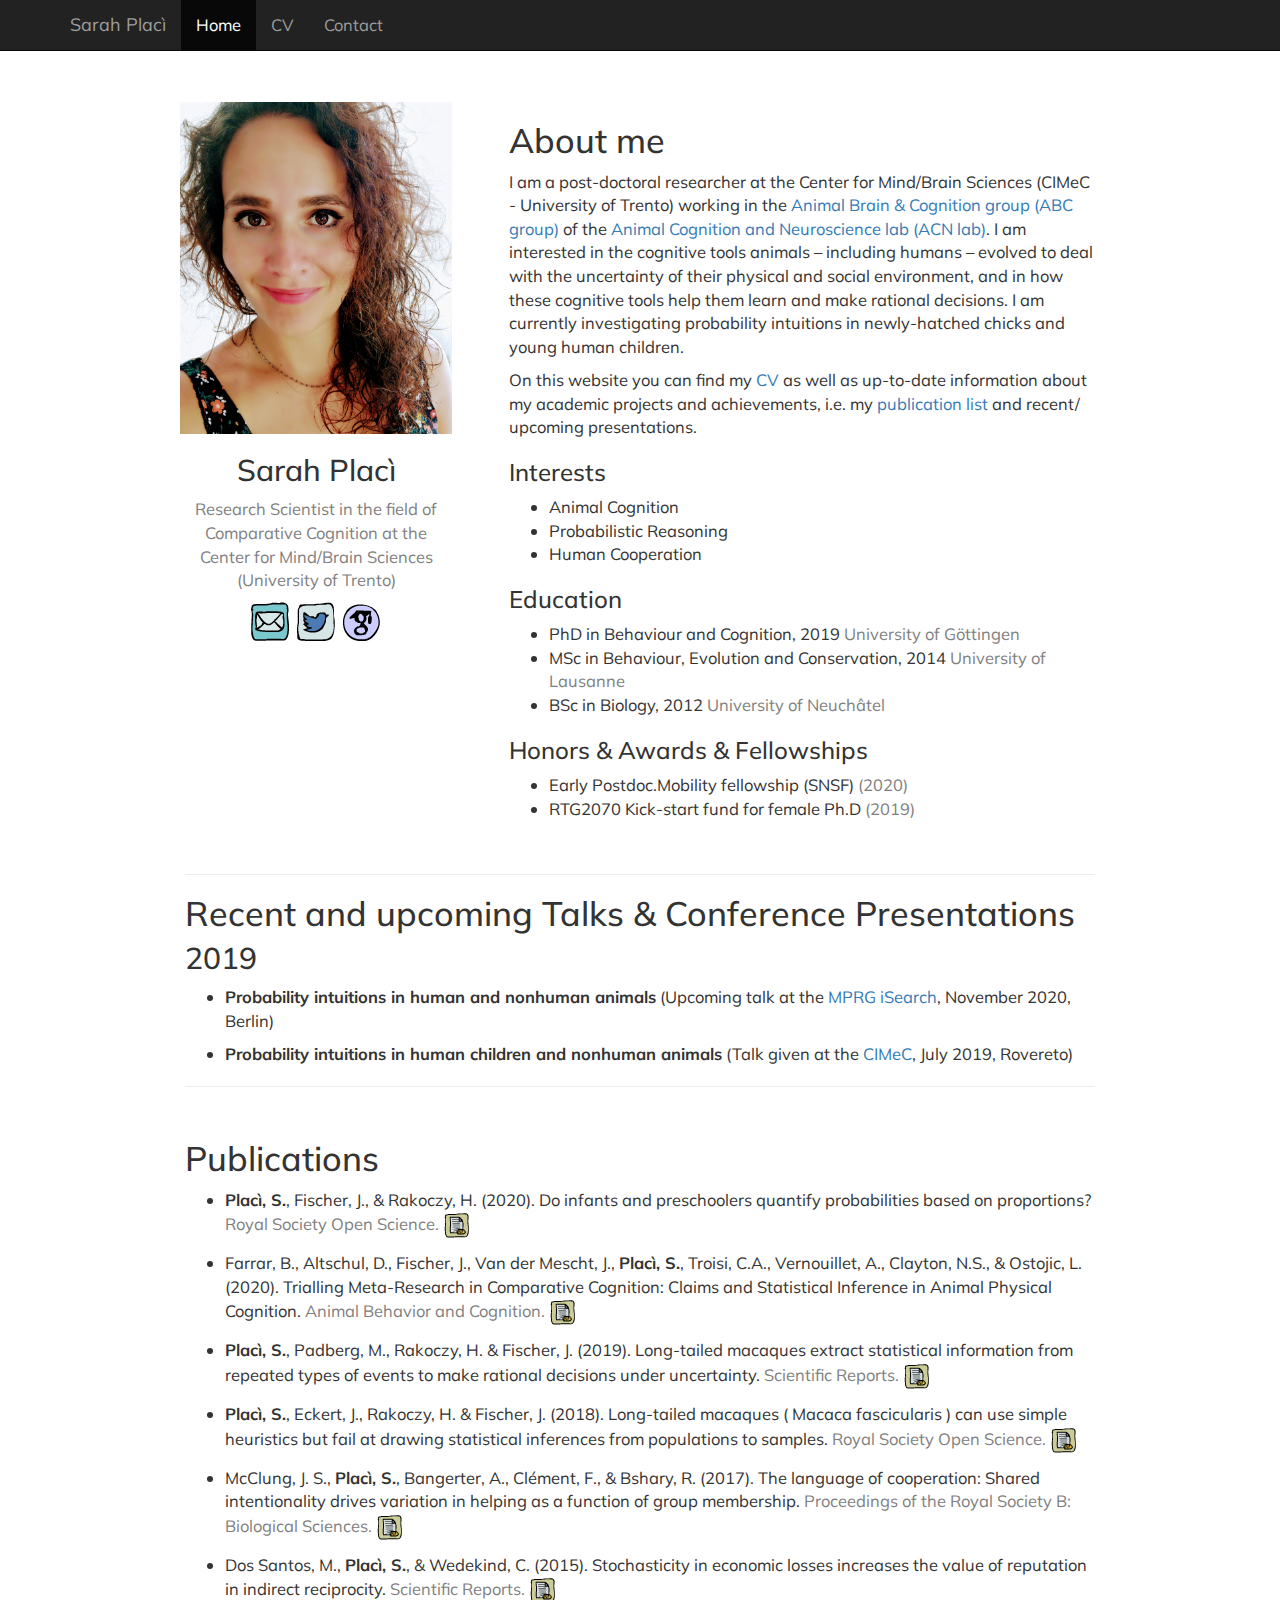
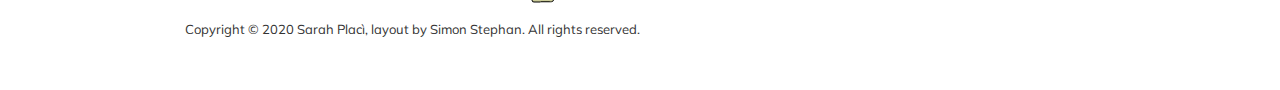
==== index.html @ ba42ada0 "index update" ====
<!DOCTYPE html>

<html xmlns="http://www.w3.org/1999/xhtml">

<head>

<meta charset="utf-8" />
<meta http-equiv="Content-Type" content="text/html; charset=utf-8" />
<meta name="generator" content="pandoc" />




<title>Sarah Placì</title>

<script src="site_libs/jquery-1.11.3/jquery.min.js"></script>
<meta name="viewport" content="width=device-width, initial-scale=1" />
<link href="site_libs/bootstrap-3.3.5/css/bootstrap.min.css" rel="stylesheet" />
<script src="site_libs/bootstrap-3.3.5/js/bootstrap.min.js"></script>
<script src="site_libs/bootstrap-3.3.5/shim/html5shiv.min.js"></script>
<script src="site_libs/bootstrap-3.3.5/shim/respond.min.js"></script>
<script src="site_libs/navigation-1.1/tabsets.js"></script>
<link href="site_libs/highlightjs-9.12.0/textmate.css" rel="stylesheet" />
<script src="site_libs/highlightjs-9.12.0/highlight.js"></script>
<link rel="icon" type="image/png" href="favicon.ico"/>

<style type="text/css">code{white-space: pre;}</style>
<style type="text/css">
  pre:not([class]) {
    background-color: white;
  }
</style>
<script type="text/javascript">
if (window.hljs) {
  hljs.configure({languages: []});
  hljs.initHighlightingOnLoad();
  if (document.readyState && document.readyState === "complete") {
    window.setTimeout(function() { hljs.initHighlighting(); }, 0);
  }
}
</script>



<style type="text/css">
h1 {
  font-size: 34px;
}
h1.title {
  font-size: 38px;
}
h2 {
  font-size: 30px;
}
h3 {
  font-size: 24px;
}
h4 {
  font-size: 18px;
}
h5 {
  font-size: 16px;
}
h6 {
  font-size: 12px;
}
.table th:not([align]) {
  text-align: left;
}
</style>

<link rel="stylesheet" href="styles.css" type="text/css" />

</head>

<body>

<style type = "text/css">
.main-container {
  max-width: 940px;
  margin-left: auto;
  margin-right: auto;
}
code {
  color: inherit;
  background-color: rgba(0, 0, 0, 0.04);
}
img {
  max-width:100%;
  height: auto;
}
.tabbed-pane {
  padding-top: 12px;
}
button.code-folding-btn:focus {
  outline: none;
}
</style>


<style type="text/css">
/* padding for bootstrap navbar */
body {
  padding-top: 51px;
  padding-bottom: 40px;
}
/* offset scroll position for anchor links (for fixed navbar)  */
.section h1 {
  padding-top: 56px;
  margin-top: -56px;
}

.section h2 {
  padding-top: 56px;
  margin-top: -56px;
}
.section h3 {
  padding-top: 56px;
  margin-top: -56px;
}
.section h4 {
  padding-top: 56px;
  margin-top: -56px;
}
.section h5 {
  padding-top: 56px;
  margin-top: -56px;
}
.section h6 {
  padding-top: 56px;
  margin-top: -56px;
}
</style>

<script>
// manage active state of menu based on current page
$(document).ready(function () {
  // active menu anchor
  href = window.location.pathname
  href = href.substr(href.lastIndexOf('/') + 1)
  if (href === "")
    href = "index.html";
  var menuAnchor = $('a[href="' + href + '"]');

  // mark it active
  menuAnchor.parent().addClass('active');

  // if it's got a parent navbar menu mark it active as well
  menuAnchor.closest('li.dropdown').addClass('active');
});
</script>


<div class="container-fluid main-container">

<!-- tabsets -->
<script>
$(document).ready(function () {
  window.buildTabsets("TOC");
});
</script>

<!-- code folding -->






<div class="navbar navbar-inverse  navbar-fixed-top" role="navigation">
  <div class="container">
    <div class="navbar-header">
      <button type="button" class="navbar-toggle collapsed" data-toggle="collapse" data-target="#navbar">
        <span class="icon-bar"></span>
        <span class="icon-bar"></span>
        <span class="icon-bar"></span>
      </button>
      <a class="navbar-brand" href="index.html">Sarah Plac&igrave;</a>
    </div>
    <div id="navbar" class="navbar-collapse collapse">
      <ul class="nav navbar-nav">
        <li>
  <a href="index.html">Home</a>
</li>
<li>
  <a href="cv/PLACI_CV.pdf">CV</a>
</li>
<li>
  <a href="contact.html">Contact</a>
</li>
      </ul>
      <ul class="nav navbar-nav navbar-right">
        
      </ul>
    </div><!--/.nav-collapse -->
  </div><!--/.container -->
</div><!--/.navbar -->

<div class="fluid-row" id="header">



<h1 class="title toc-ignore">Sarah Placì</h1>

</div>


<div class="row">
<div class="column-left">
<center>
<img src="images/home/avatar.jpg" /><br />

<h2>
Sarah Placì
</h2>
<p style="color:grey;">
Research Scientist in the field of Comparative Cognition at the Center for Mind/Brain Sciences (University of Trento)
</p>
<a href="mailto:sarah.placi@unitn.it"><img src="images/home/mail_icon.PNG"></a> <!--[<img src="images/home/github_icon.PNG">](https://github.com/SimonStephan31)--> <a href="https://twitter.com/PlaciSarah"><img src="images/home/twitter_icon.PNG"></a> <a href="https://scholar.google.com/citations?view_op=list_works&amp;hl=en&amp;user=7uPERrwAAAAJ&amp;gmla=AJsN-F4eU6JMQc9QcNVsUslklGfq0I2sHyV7I9L6KH1jJ6aJ1chwCfuxRQ4GmepxQVZGpEh0M7nXYOmfqzBIfWjm_iCmcyAkJ39wH8dZxSW5gGNB48l9tWA"><img src="images/home/scholar_icon.PNG"></a>
</center>
</div>
<div class="column-right">
<h1 id="about-me">About me</h1>
<p>I am a post-doctoral researcher at the Center for Mind/Brain Sciences (CIMeC - University of Trento) working in the <a href="https://r.unitn.it/en/cimec/abc/abc-team-members">Animal Brain &amp; Cognition group (ABC group)</a> of the <a href="https://www.cimec.unitn.it/en/44/animal-cognition-and-neuroscience-laboratory-acn-lab">Animal Cognition and Neuroscience lab (ACN lab)</a>. I am interested in the cognitive tools animals – including humans – evolved to deal with the uncertainty of their physical and social environment, and in how these cognitive tools help them learn and make rational decisions. I am currently investigating probability intuitions in newly-hatched chicks and young human children.</p>
<p>On this website you can find my <a href="cv/PLACI_CV.pdf">CV</a> as well as up-to-date information about my academic projects and achievements, i.e. my <a href="#publications">publication list</a> and recent/ upcoming presentations.</p>
<h3 id="interests">Interests</h3>
<ul>
<li>Animal Cognition</li>
<li>Probabilistic Reasoning</li>
<li>Human Cooperation</li>
</ul>
<h3 id="education">Education</h3>
<ul>
<li>PhD in Behaviour and Cognition, 2019 <font style="color:grey;">University of Göttingen</font></li>
<li>MSc in Behaviour, Evolution and Conservation, 2014 <font style="color:grey;">University of Lausanne</font></li>
<li>BSc in Biology, 2012 <font style="color:grey;">University of Neuchâtel</font></li>
</ul>
<h3 id="honors-awards-fellowships">Honors &amp; Awards &amp; Fellowships</h3>
<ul>
<li>Early Postdoc.Mobility fellowship (SNSF) <font style="color:grey;">(2020)</font></li>
<li>RTG2070 Kick-start fund for female Ph.D <font style="color:grey;">(2019)</font></li>
</ul>
</div>
</div>
<p><br></p>
<hr />
<div id="recent-and-upcoming-talks-conference-presentations" class="section level1">
<h1>Recent and upcoming Talks &amp; Conference Presentations</h1>
<div id="section" class="section level2">
<h2>2019</h2>
<ul>
<li><p><strong>Probability intuitions in human and nonhuman animals</strong> (Upcoming talk at the <a href="https://www.mpib-berlin.mpg.de/research/research-groups/mprg-isearch">MPRG iSearch</a>, November 2020, Berlin)</p></li>
<li><p><strong>Probability intuitions in human children and nonhuman animals</strong> (Talk given at the <a href="https://www.cimec.unitn.it/">CIMeC</a>, July 2019, Rovereto)</p></li>
</ul>
<hr />
<p><br></p>
</div>
</div>
<div id="publications" class="section level1">
<h1>Publications<a name="publications"></a></h1>
<ul>
<li><p><strong>Placì, S.</strong>, Fischer, J., &amp; Rakoczy, H. (2020). Do infants and preschoolers quantify probabilities based on proportions? <font style="color:grey;">Royal Society Open Science.</font> <a href="https://royalsocietypublishing.org/doi/pdf/10.1098/rsos.191751"><img src="images/home/Lit_pdf_icon.PNG"></a></p></li>
<li><p>Farrar, B., Altschul, D., Fischer, J., Van der Mescht, J., <strong>Placì, S.</strong>, Troisi, C.A., Vernouillet, A., Clayton, N.S., &amp; Ostojic, L. (2020). Trialling Meta-Research in Comparative Cognition: Claims and Statistical Inference in Animal Physical Cognition. <font style="color:grey;">Animal Behavior and Cognition.</font> <a href="https://www.ncbi.nlm.nih.gov/pmc/articles/PMC7115978/pdf/EMS90678.pdf"><img src="images/home/Lit_pdf_icon.PNG"></a></p></li>
<li><p><strong>Placì, S.</strong>, Padberg, M., Rakoczy, H. &amp; Fischer, J. (2019). Long-tailed macaques extract statistical information from repeated types of events to make rational decisions under uncertainty. <font style="color:grey;">Scientific Reports.</font> <a href="https://www.researchgate.net/publication/335271929_Long-tailed_macaques_extract_statistical_information_from_repeated_types_of_events_to_make_rational_decisions_under_uncertainty"><img src="images/home/Lit_pdf_icon.PNG"></a></p></li>
<li><p><strong>Placì, S.</strong>, Eckert, J., Rakoczy, H. &amp; Fischer, J. (2018). Long-tailed macaques ( Macaca fascicularis ) can use simple heuristics but fail at drawing statistical inferences from populations to samples. <font style="color:grey;">Royal Society Open Science.</font> <a href="https://www.researchgate.net/publication/327596043_Long-tailed_macaques_Macaca_fascicularis_can_use_simple_heuristics_but_fail_at_drawing_statistical_inferences_from_populations_to_samples"><img src="images/home/Lit_pdf_icon.PNG"></a></p></li>
<li><p>McClung, J. S., <strong>Placì, S.</strong>, Bangerter, A., Clément, F., &amp; Bshary, R. (2017). The language of cooperation: Shared intentionality drives variation in helping as a function of group membership. <font style="color:grey;">Proceedings of the Royal Society B: Biological Sciences.</font> <a href="https://www.researchgate.net/publication/319942345_The_language_of_cooperation_Shared_intentionality_drives_variation_in_helping_as_a_function_of_group_membership"><img src="images/home/Lit_pdf_icon.PNG"></a></p></li>
<li><p>Dos Santos, M., <strong>Placì, S.</strong>, &amp; Wedekind, C. (2015). Stochasticity in economic losses increases the value of reputation in indirect reciprocity. <font style="color:grey;">Scientific Reports.</font> <a href="https://www.researchgate.net/publication/286897806_Stochasticity_in_economic_losses_increases_the_value_of_reputation_in_indirect_reciprocity"><img src="images/home/Lit_pdf_icon.PNG"></a></p></li>
</ul>
</div>

<p><font size="-1.5">Copyright &copy; 2020 Sarah Plac&igrave;, layout by Simon Stephan. All rights reserved.</font></p>



</div>

<script>

// add bootstrap table styles to pandoc tables
function bootstrapStylePandocTables() {
  $('tr.header').parent('thead').parent('table').addClass('table table-condensed');
}
$(document).ready(function () {
  bootstrapStylePandocTables();
});


</script>

<!-- dynamically load mathjax for compatibility with self-contained -->
<script>
  (function () {
    var script = document.createElement("script");
    script.type = "text/javascript";
    script.src  = "https://mathjax.rstudio.com/latest/MathJax.js?config=TeX-AMS-MML_HTMLorMML";
    document.getElementsByTagName("head")[0].appendChild(script);
  })();
</script>

</body>
</html>
---- site_libs/highlightjs-9.12.0/textmate.css ----
.hljs-literal {
  color: rgb(88, 72, 246);
}

.hljs-number {
  color: rgb(0, 0, 205);
}

.hljs-comment {
  color: rgb(76, 136, 107);
}

.hljs-keyword {
  color: rgb(0, 0, 255);
}

.hljs-string {
  color: rgb(3, 106, 7);
}
---- styles.css ----
@import url('https://fonts.googleapis.com/css?family=Muli:400,400i,700&display=swap');

blockquote {
  font-style: italic
}

/* -- Center page titles and remove white space -- */

.title {
  text-align: center;
  visibility: hidden;
  margin-top: -0.5em !important;
  margin-bottom: 0.75em;
}


/* -- Define the font type of the website's body -- */
body {
    font-family: 'Muli';
    font-size: 19px;
}



/* -- Modify the navbar -- */
.navbar {
    color: #00FF00;
}



/* -- Responsive font size -- */
body {
  font-size: calc(0.75em + 1vmin);
}



/* -- Define three column sections -- */
.newspaper {
  column-count: 3;
  column-gap: 100px;
}


/* -- Define columns -- */
.column-left{
  float: left;
  width: 30%;
  text-align: center;
  padding-left: 10px;
}

.column-right{
  float: right;
  width: 65%;
  text-align: left;
  padding-left: 10px;
  padding-right: 10px;
}


/* -- Clear floats after the columns -- */
.row:after {
  content: "";
  display: table;
  clear: both;
}
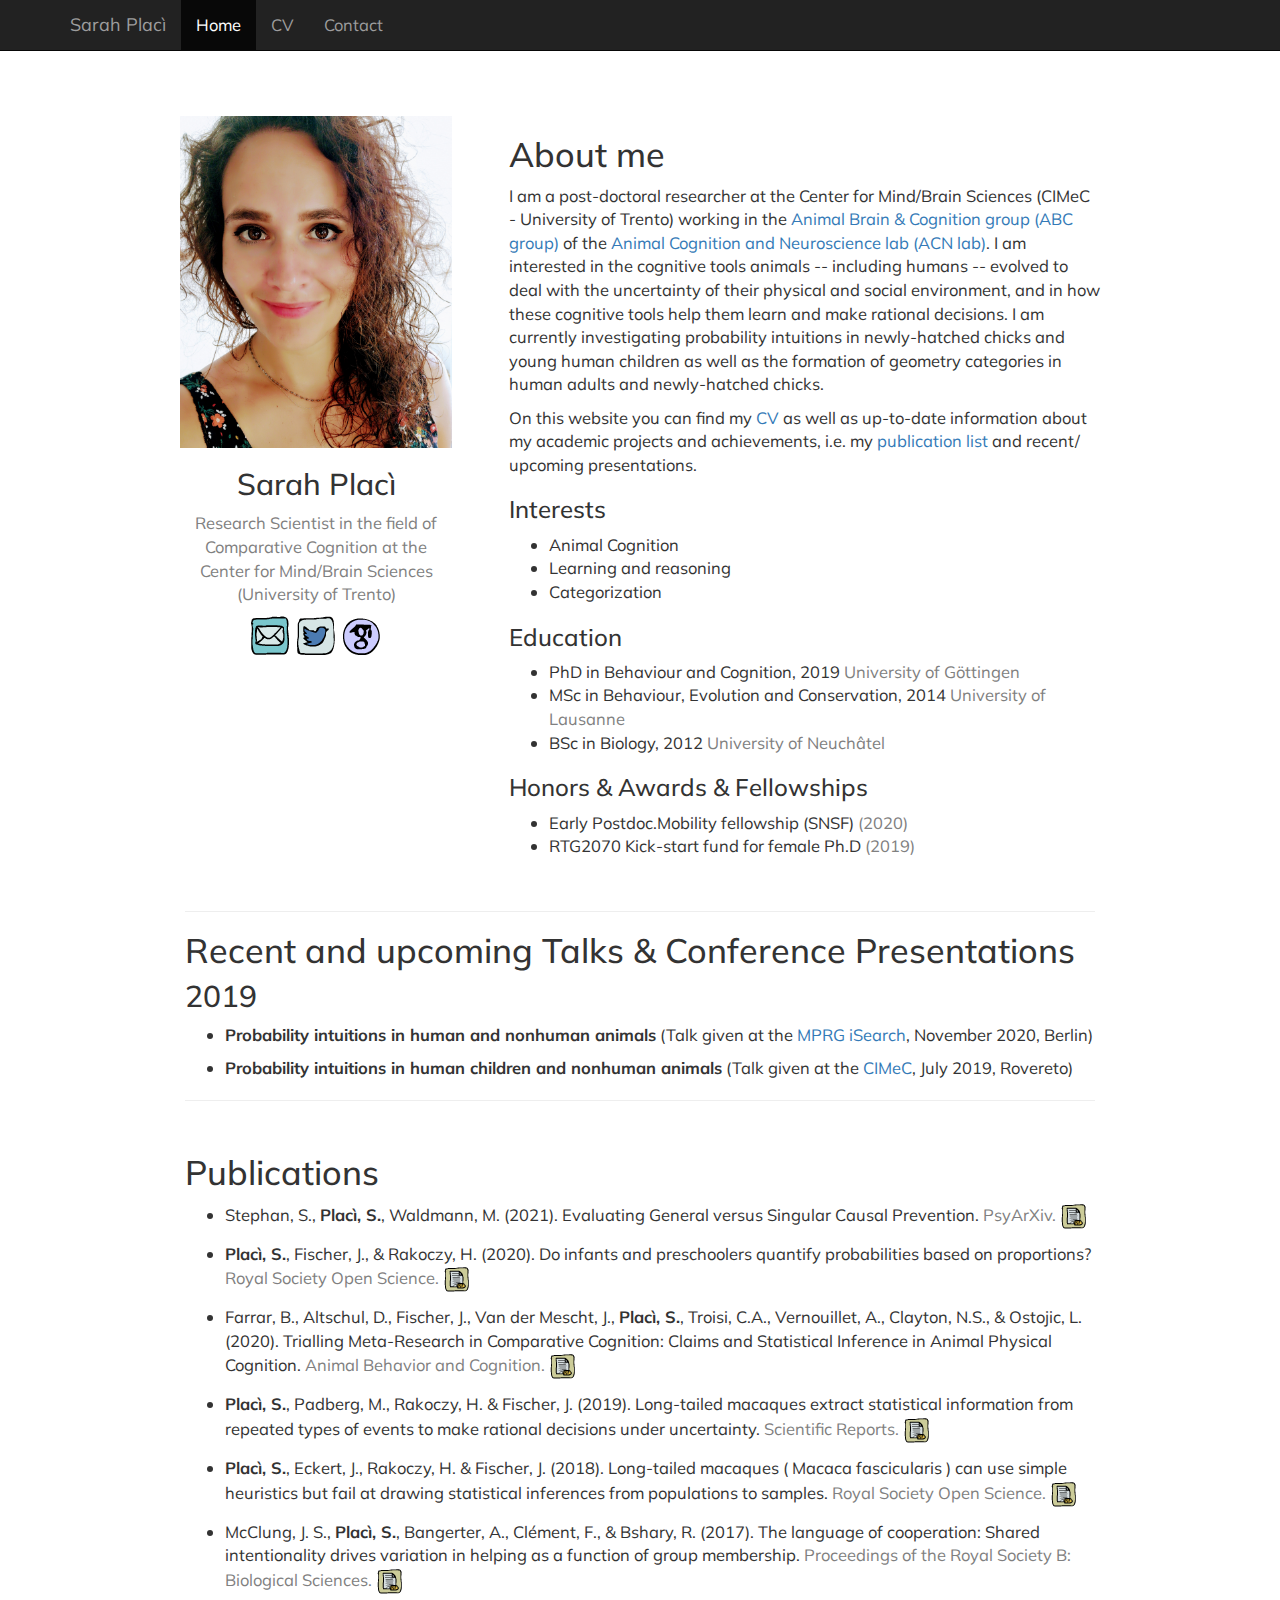
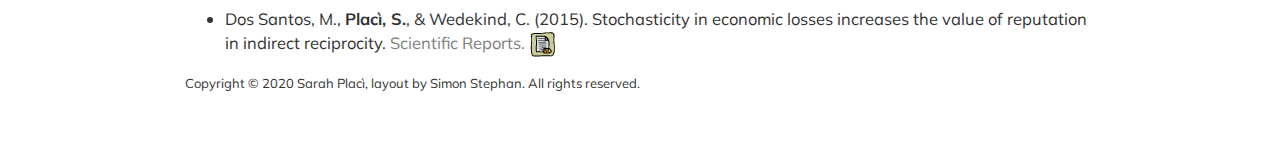
==== commit aec16b80: "Update" ====
--- a/index.html
+++ b/index.html
@@ -1,12 +1,12 @@
 <!DOCTYPE html>
 
-<html xmlns="http://www.w3.org/1999/xhtml">
+<html>
 
 <head>
 
 <meta charset="utf-8" />
-<meta http-equiv="Content-Type" content="text/html; charset=utf-8" />
 <meta name="generator" content="pandoc" />
+<meta http-equiv="X-UA-Compatible" content="IE=EDGE" />
 
 
 
@@ -19,17 +19,30 @@
 <script src="site_libs/bootstrap-3.3.5/js/bootstrap.min.js"></script>
 <script src="site_libs/bootstrap-3.3.5/shim/html5shiv.min.js"></script>
 <script src="site_libs/bootstrap-3.3.5/shim/respond.min.js"></script>
+<style>h1 {font-size: 34px;}
+       h1.title {font-size: 38px;}
+       h2 {font-size: 30px;}
+       h3 {font-size: 24px;}
+       h4 {font-size: 18px;}
+       h5 {font-size: 16px;}
+       h6 {font-size: 12px;}
+       code {color: inherit; background-color: rgba(0, 0, 0, 0.04);}
+       pre:not([class]) { background-color: white }</style>
 <script src="site_libs/navigation-1.1/tabsets.js"></script>
 <link href="site_libs/highlightjs-9.12.0/textmate.css" rel="stylesheet" />
 <script src="site_libs/highlightjs-9.12.0/highlight.js"></script>
 <link rel="icon" type="image/png" href="favicon.ico"/>
 
+<style type="text/css">
+  code{white-space: pre-wrap;}
+  span.smallcaps{font-variant: small-caps;}
+  span.underline{text-decoration: underline;}
+  div.column{display: inline-block; vertical-align: top; width: 50%;}
+  div.hanging-indent{margin-left: 1.5em; text-indent: -1.5em;}
+  ul.task-list{list-style: none;}
+    </style>
+
 <style type="text/css">code{white-space: pre;}</style>
-<style type="text/css">
-  pre:not([class]) {
-    background-color: white;
-  }
-</style>
 <script type="text/javascript">
 if (window.hljs) {
   hljs.configure({languages: []});
@@ -42,38 +55,11 @@
 
 
 
-<style type="text/css">
-h1 {
-  font-size: 34px;
-}
-h1.title {
-  font-size: 38px;
-}
-h2 {
-  font-size: 30px;
-}
-h3 {
-  font-size: 24px;
-}
-h4 {
-  font-size: 18px;
-}
-h5 {
-  font-size: 16px;
-}
-h6 {
-  font-size: 12px;
-}
-.table th:not([align]) {
-  text-align: left;
-}
-</style>
+
 
 <link rel="stylesheet" href="styles.css" type="text/css" />
 
-</head>
-
-<body>
+
 
 <style type = "text/css">
 .main-container {
@@ -81,58 +67,68 @@
   margin-left: auto;
   margin-right: auto;
 }
-code {
-  color: inherit;
-  background-color: rgba(0, 0, 0, 0.04);
-}
 img {
   max-width:100%;
-  height: auto;
 }
 .tabbed-pane {
   padding-top: 12px;
 }
+.html-widget {
+  margin-bottom: 20px;
+}
 button.code-folding-btn:focus {
   outline: none;
 }
+summary {
+  display: list-item;
+}
+pre code {
+  padding: 0;
+}
 </style>
 
 
 <style type="text/css">
-/* padding for bootstrap navbar */
-body {
-  padding-top: 51px;
-  padding-bottom: 40px;
-}
-/* offset scroll position for anchor links (for fixed navbar)  */
-.section h1 {
-  padding-top: 56px;
-  margin-top: -56px;
-}
-
-.section h2 {
-  padding-top: 56px;
-  margin-top: -56px;
-}
-.section h3 {
-  padding-top: 56px;
-  margin-top: -56px;
-}
-.section h4 {
-  padding-top: 56px;
-  margin-top: -56px;
-}
-.section h5 {
-  padding-top: 56px;
-  margin-top: -56px;
-}
-.section h6 {
-  padding-top: 56px;
-  margin-top: -56px;
+.dropdown-submenu {
+  position: relative;
+}
+.dropdown-submenu>.dropdown-menu {
+  top: 0;
+  left: 100%;
+  margin-top: -6px;
+  margin-left: -1px;
+  border-radius: 0 6px 6px 6px;
+}
+.dropdown-submenu:hover>.dropdown-menu {
+  display: block;
+}
+.dropdown-submenu>a:after {
+  display: block;
+  content: " ";
+  float: right;
+  width: 0;
+  height: 0;
+  border-color: transparent;
+  border-style: solid;
+  border-width: 5px 0 5px 5px;
+  border-left-color: #cccccc;
+  margin-top: 5px;
+  margin-right: -10px;
+}
+.dropdown-submenu:hover>a:after {
+  border-left-color: #adb5bd;
+}
+.dropdown-submenu.pull-left {
+  float: none;
+}
+.dropdown-submenu.pull-left>.dropdown-menu {
+  left: -100%;
+  margin-left: 10px;
+  border-radius: 6px 0 6px 6px;
 }
 </style>
 
-<script>
+<script type="text/javascript">
 // manage active state of menu based on current page
 $(document).ready(function () {
   // active menu anchor
@@ -143,26 +139,93 @@
   var menuAnchor = $('a[href="' + href + '"]');
 
   // mark it active
-  menuAnchor.parent().addClass('active');
+  menuAnchor.tab('show');
 
   // if it's got a parent navbar menu mark it active as well
   menuAnchor.closest('li.dropdown').addClass('active');
+
+  // Navbar adjustments
+  var navHeight = $(".navbar").first().height() + 15;
+  var style = document.createElement('style');
+  var pt = "padding-top: " + navHeight + "px; ";
+  var mt = "margin-top: -" + navHeight + "px; ";
+  var css = "";
+  // offset scroll position for anchor links (for fixed navbar)
+  for (var i = 1; i <= 6; i++) {
+    css += ".section h" + i + "{ " + pt + mt + "}\n";
+  }
+  style.innerHTML = "body {" + pt + "padding-bottom: 40px; }\n" + css;
+  document.head.appendChild(style);
 });
 </script>
 
+<!-- tabsets -->
+
+<style type="text/css">
+.tabset-dropdown > .nav-tabs {
+  display: inline-table;
+  max-height: 500px;
+  min-height: 44px;
+  overflow-y: auto;
+  border: 1px solid #ddd;
+  border-radius: 4px;
+}
+
+.tabset-dropdown > .nav-tabs > li.active:before {
+  content: "";
+  font-family: 'Glyphicons Halflings';
+  display: inline-block;
+  padding: 10px;
+  border-right: 1px solid #ddd;
+}
+
+.tabset-dropdown > .nav-tabs.nav-tabs-open > li.active:before {
+  content: "&#xe258;";
+  border: none;
+}
+
+.tabset-dropdown > .nav-tabs.nav-tabs-open:before {
+  content: "";
+  font-family: 'Glyphicons Halflings';
+  display: inline-block;
+  padding: 10px;
+  border-right: 1px solid #ddd;
+}
+
+.tabset-dropdown > .nav-tabs > li.active {
+  display: block;
+}
+
+.tabset-dropdown > .nav-tabs > li > a,
+.tabset-dropdown > .nav-tabs > li > a:focus,
+.tabset-dropdown > .nav-tabs > li > a:hover {
+  border: none;
+  display: inline-block;
+  border-radius: 4px;
+  background-color: transparent;
+}
+
+.tabset-dropdown > .nav-tabs.nav-tabs-open > li {
+  display: block;
+  float: none;
+}
+
+.tabset-dropdown > .nav-tabs > li {
+  display: none;
+}
+</style>
+
+<!-- code folding -->
+
+
+
+
+</head>
+
+<body>
+
 
 <div class="container-fluid main-container">
-
-<!-- tabsets -->
-<script>
-$(document).ready(function () {
-  window.buildTabsets("TOC");
-});
-</script>
-
-<!-- code folding -->
-
-
 
 
 
@@ -196,7 +259,7 @@
   </div><!--/.container -->
 </div><!--/.navbar -->
 
-<div class="fluid-row" id="header">
+<div id="header">
 
 
 
@@ -221,13 +284,13 @@
 </div>
 <div class="column-right">
 <h1 id="about-me">About me</h1>
-<p>I am a post-doctoral researcher at the Center for Mind/Brain Sciences (CIMeC - University of Trento) working in the <a href="https://r.unitn.it/en/cimec/abc/abc-team-members">Animal Brain &amp; Cognition group (ABC group)</a> of the <a href="https://www.cimec.unitn.it/en/44/animal-cognition-and-neuroscience-laboratory-acn-lab">Animal Cognition and Neuroscience lab (ACN lab)</a>. I am interested in the cognitive tools animals – including humans – evolved to deal with the uncertainty of their physical and social environment, and in how these cognitive tools help them learn and make rational decisions. I am currently investigating probability intuitions in newly-hatched chicks and young human children.</p>
-<p>On this website you can find my <a href="cv/PLACI_CV.pdf">CV</a> as well as up-to-date information about my academic projects and achievements, i.e. my <a href="#publications">publication list</a> and recent/ upcoming presentations.</p>
+<p>I am a post-doctoral researcher at the Center for Mind/Brain Sciences (CIMeC - University of Trento) working in the <a href="https://r.unitn.it/en/cimec/abc/abc-team-members">Animal Brain &amp; Cognition group (ABC group)</a> of the <a href="https://www.cimec.unitn.it/en/44/animal-cognition-and-neuroscience-laboratory-acn-lab">Animal Cognition and Neuroscience lab (ACN lab)</a>. I am interested in the cognitive tools animals -- including humans -- evolved to deal with the uncertainty of their physical and social environment, and in how these cognitive tools help them learn and make rational decisions. I am currently investigating probability intuitions in newly-hatched chicks and young human children as well as the formation of geometry categories in human adults and newly-hatched chicks.</p>
+<p>On this website you can find my <a href="cv/PLACI_CV.pdf">CV</a> as well as up-to-date information about my academic projects and achievements, i.e. my <a href="#publications">publication list</a> and recent/ upcoming presentations.</p>
 <h3 id="interests">Interests</h3>
 <ul>
 <li>Animal Cognition</li>
-<li>Probabilistic Reasoning</li>
-<li>Human Cooperation</li>
+<li>Learning and reasoning</li>
+<li>Categorization</li>
 </ul>
 <h3 id="education">Education</h3>
 <ul>
@@ -249,7 +312,7 @@
 <div id="section" class="section level2">
 <h2>2019</h2>
 <ul>
-<li><p><strong>Probability intuitions in human and nonhuman animals</strong> (Upcoming talk at the <a href="https://www.mpib-berlin.mpg.de/research/research-groups/mprg-isearch">MPRG iSearch</a>, November 2020, Berlin)</p></li>
+<li><p><strong>Probability intuitions in human and nonhuman animals</strong> (Talk given at the <a href="https://www.mpib-berlin.mpg.de/research/research-groups/mprg-isearch">MPRG iSearch</a>, November 2020, Berlin)</p></li>
 <li><p><strong>Probability intuitions in human children and nonhuman animals</strong> (Talk given at the <a href="https://www.cimec.unitn.it/">CIMeC</a>, July 2019, Rovereto)</p></li>
 </ul>
 <hr />
@@ -259,6 +322,7 @@
 <div id="publications" class="section level1">
 <h1>Publications<a name="publications"></a></h1>
 <ul>
+<li><p>Stephan, S., <strong>Placì, S.</strong>, Waldmann, M. (2021). Evaluating General versus Singular Causal Prevention. <font style="color:grey;">PsyArXiv.</font> <a href="https://psyarxiv.com/c29sm/"><img src="images/home/Lit_pdf_icon.PNG"></a></p></li>
 <li><p><strong>Placì, S.</strong>, Fischer, J., &amp; Rakoczy, H. (2020). Do infants and preschoolers quantify probabilities based on proportions? <font style="color:grey;">Royal Society Open Science.</font> <a href="https://royalsocietypublishing.org/doi/pdf/10.1098/rsos.191751"><img src="images/home/Lit_pdf_icon.PNG"></a></p></li>
 <li><p>Farrar, B., Altschul, D., Fischer, J., Van der Mescht, J., <strong>Placì, S.</strong>, Troisi, C.A., Vernouillet, A., Clayton, N.S., &amp; Ostojic, L. (2020). Trialling Meta-Research in Comparative Cognition: Claims and Statistical Inference in Animal Physical Cognition. <font style="color:grey;">Animal Behavior and Cognition.</font> <a href="https://www.ncbi.nlm.nih.gov/pmc/articles/PMC7115978/pdf/EMS90678.pdf"><img src="images/home/Lit_pdf_icon.PNG"></a></p></li>
 <li><p><strong>Placì, S.</strong>, Padberg, M., Rakoczy, H. &amp; Fischer, J. (2019). Long-tailed macaques extract statistical information from repeated types of events to make rational decisions under uncertainty. <font style="color:grey;">Scientific Reports.</font> <a href="https://www.researchgate.net/publication/335271929_Long-tailed_macaques_extract_statistical_information_from_repeated_types_of_events_to_make_rational_decisions_under_uncertainty"><img src="images/home/Lit_pdf_icon.PNG"></a></p></li>
@@ -278,7 +342,7 @@
 
 // add bootstrap table styles to pandoc tables
 function bootstrapStylePandocTables() {
-  $('tr.header').parent('thead').parent('table').addClass('table table-condensed');
+  $('tr.odd').parent('tbody').parent('table').addClass('table table-condensed');
 }
 $(document).ready(function () {
   bootstrapStylePandocTables();
@@ -286,6 +350,23 @@
 
 
 </script>
+
+<!-- tabsets -->
+
+<script>
+$(document).ready(function () {
+  window.buildTabsets("TOC");
+});
+
+$(document).ready(function () {
+  $('.tabset-dropdown > .nav-tabs > li').click(function () {
+    $(this).parent().toggleClass('nav-tabs-open');
+  });
+});
+</script>
+
+<!-- code folding -->
+
 
 <!-- dynamically load mathjax for compatibility with self-contained -->
 <script>
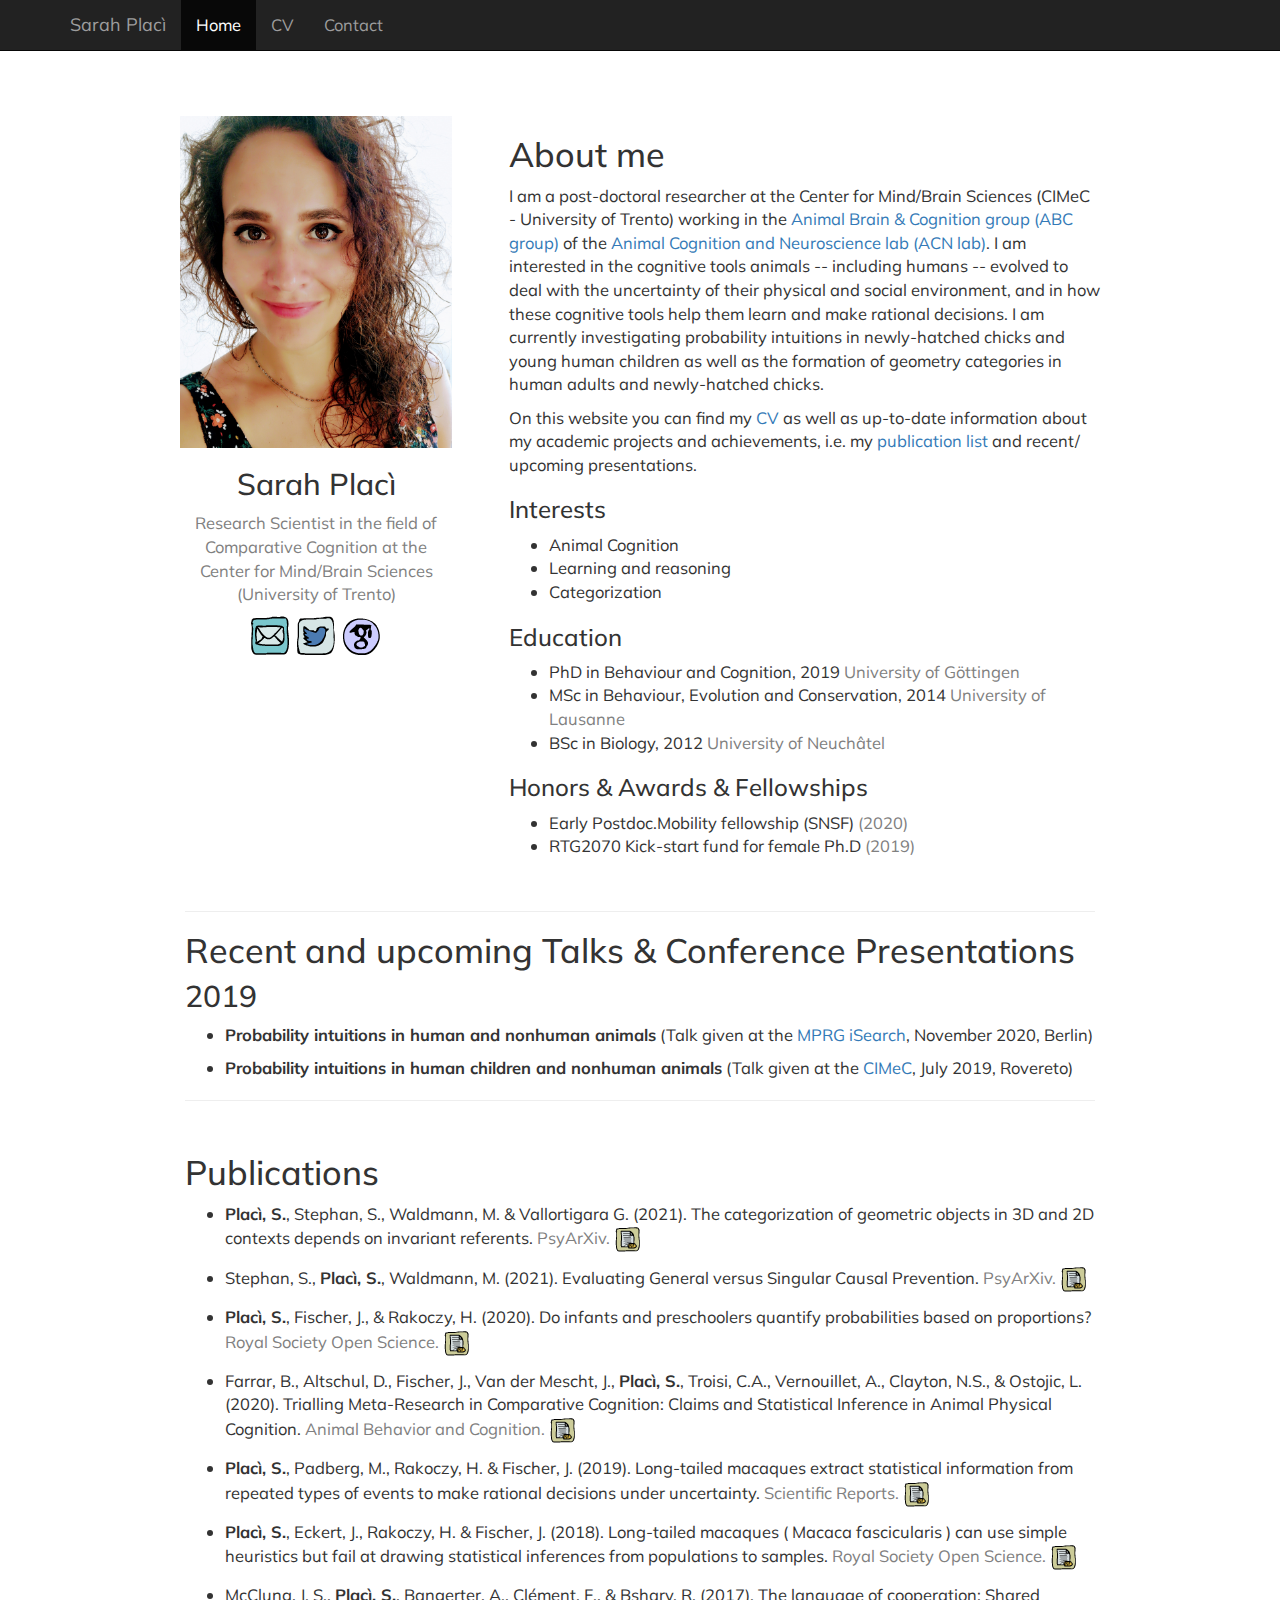
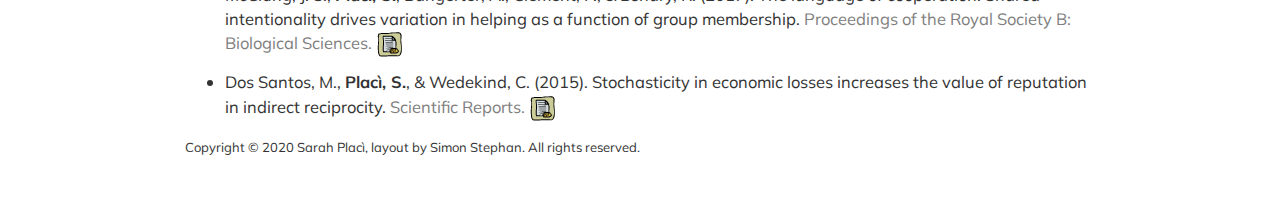
==== commit 556a5587: "new publication" ====
--- a/index.html
+++ b/index.html
@@ -322,6 +322,7 @@
 <div id="publications" class="section level1">
 <h1>Publications<a name="publications"></a></h1>
 <ul>
+<li><p><strong>Placì, S.</strong>, Stephan, S., Waldmann, M. &amp; Vallortigara G. (2021). The categorization of geometric objects in 3D and 2D contexts depends on invariant referents. <font style="color:grey;">PsyArXiv.</font> <a href="https://psyarxiv.com/78syx/"><img src="images/home/Lit_pdf_icon.PNG"></a></p></li>
 <li><p>Stephan, S., <strong>Placì, S.</strong>, Waldmann, M. (2021). Evaluating General versus Singular Causal Prevention. <font style="color:grey;">PsyArXiv.</font> <a href="https://psyarxiv.com/c29sm/"><img src="images/home/Lit_pdf_icon.PNG"></a></p></li>
 <li><p><strong>Placì, S.</strong>, Fischer, J., &amp; Rakoczy, H. (2020). Do infants and preschoolers quantify probabilities based on proportions? <font style="color:grey;">Royal Society Open Science.</font> <a href="https://royalsocietypublishing.org/doi/pdf/10.1098/rsos.191751"><img src="images/home/Lit_pdf_icon.PNG"></a></p></li>
 <li><p>Farrar, B., Altschul, D., Fischer, J., Van der Mescht, J., <strong>Placì, S.</strong>, Troisi, C.A., Vernouillet, A., Clayton, N.S., &amp; Ostojic, L. (2020). Trialling Meta-Research in Comparative Cognition: Claims and Statistical Inference in Animal Physical Cognition. <font style="color:grey;">Animal Behavior and Cognition.</font> <a href="https://www.ncbi.nlm.nih.gov/pmc/articles/PMC7115978/pdf/EMS90678.pdf"><img src="images/home/Lit_pdf_icon.PNG"></a></p></li>
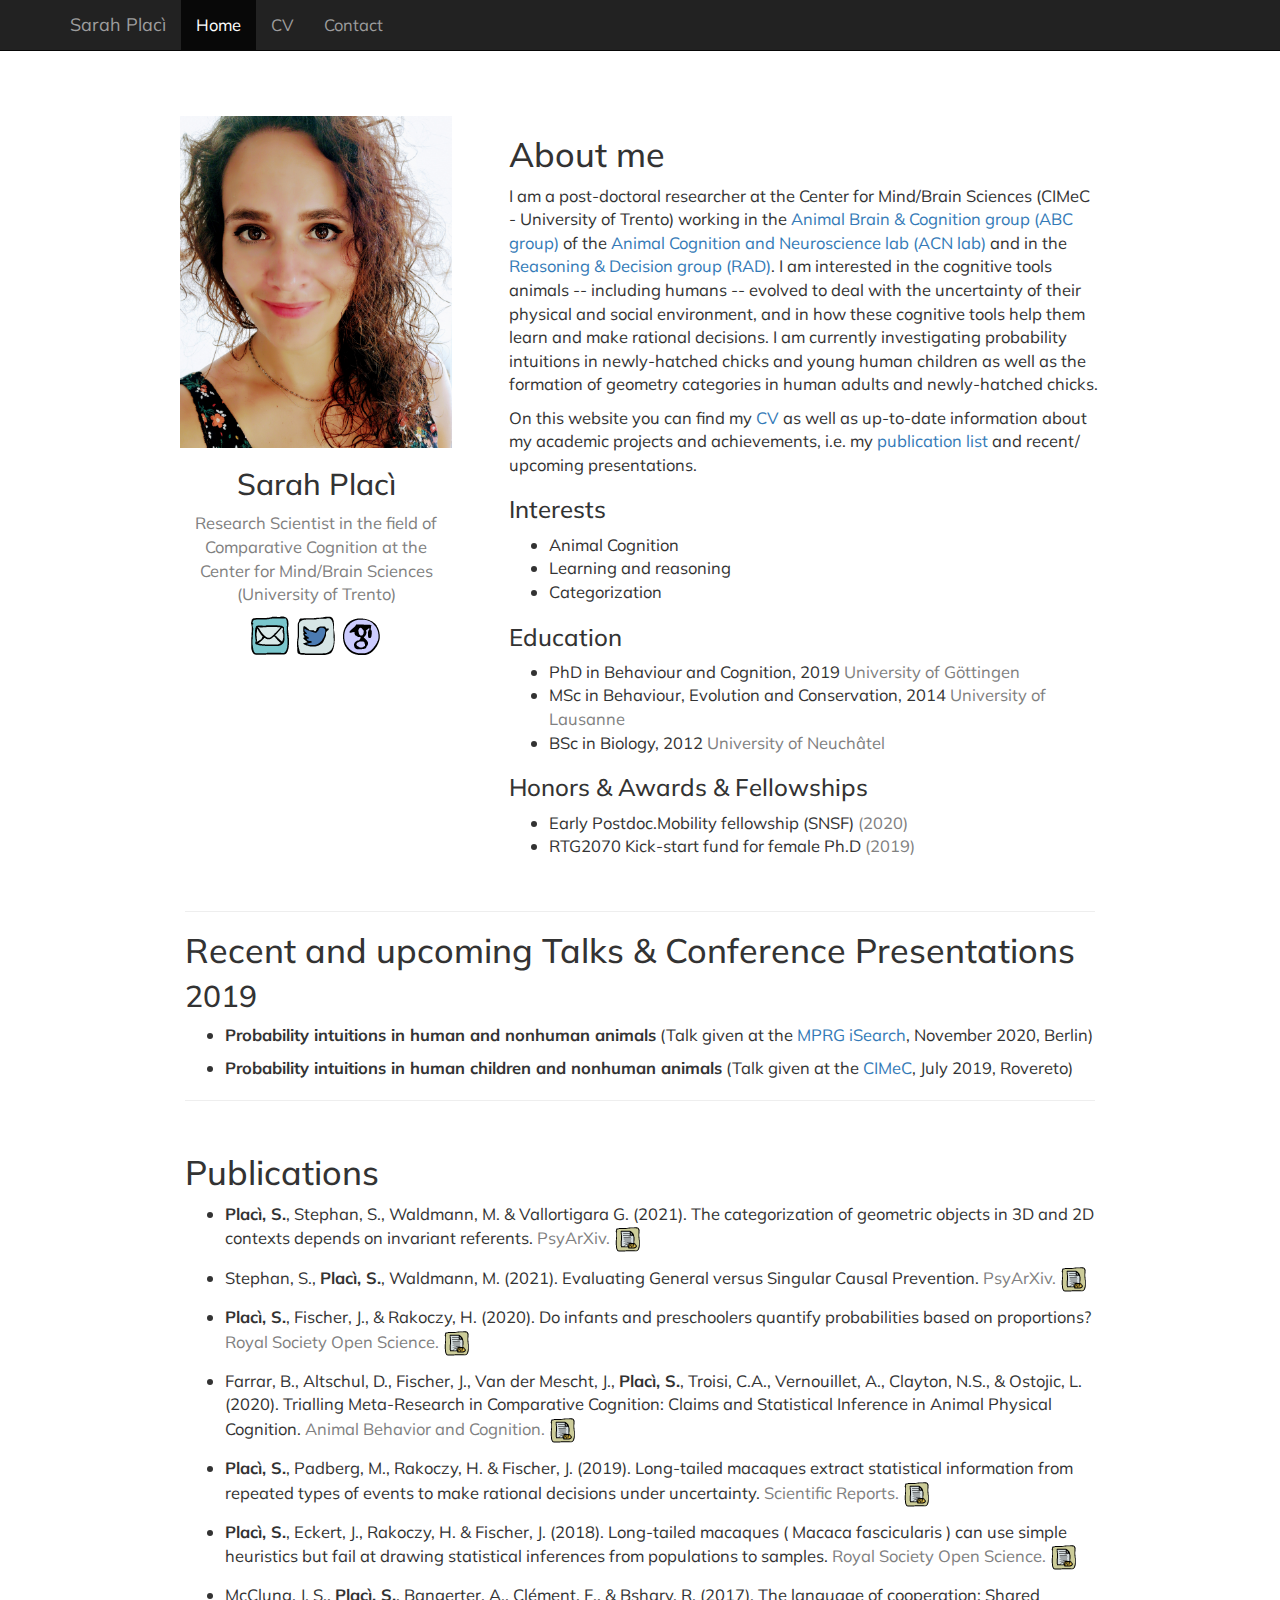
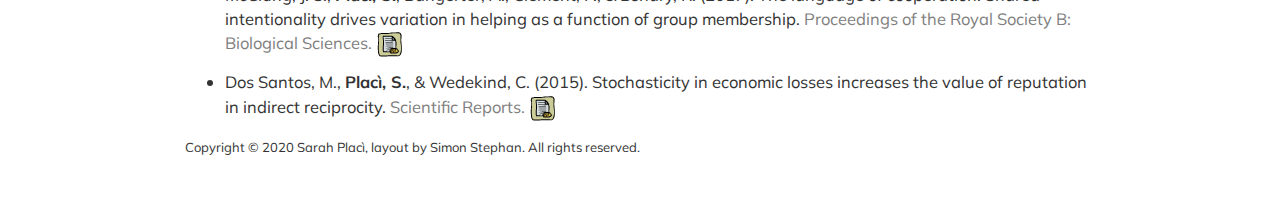
==== commit fc06dd86: "add Rad" ====
--- a/index.html
+++ b/index.html
@@ -284,7 +284,7 @@
 </div>
 <div class="column-right">
 <h1 id="about-me">About me</h1>
-<p>I am a post-doctoral researcher at the Center for Mind/Brain Sciences (CIMeC - University of Trento) working in the <a href="https://r.unitn.it/en/cimec/abc/abc-team-members">Animal Brain &amp; Cognition group (ABC group)</a> of the <a href="https://www.cimec.unitn.it/en/44/animal-cognition-and-neuroscience-laboratory-acn-lab">Animal Cognition and Neuroscience lab (ACN lab)</a>. I am interested in the cognitive tools animals -- including humans -- evolved to deal with the uncertainty of their physical and social environment, and in how these cognitive tools help them learn and make rational decisions. I am currently investigating probability intuitions in newly-hatched chicks and young human children as well as the formation of geometry categories in human adults and newly-hatched chicks.</p>
+<p>I am a post-doctoral researcher at the Center for Mind/Brain Sciences (CIMeC - University of Trento) working in the <a href="https://r.unitn.it/en/cimec/abc/abc-team-members">Animal Brain &amp; Cognition group (ABC group)</a> of the <a href="https://www.cimec.unitn.it/en/44/animal-cognition-and-neuroscience-laboratory-acn-lab">Animal Cognition and Neuroscience lab (ACN lab)</a> and in the <a href="https://www.cimec.unitn.it/en/529/reasoning-and-decision-group-rad">Reasoning &amp; Decision group (RAD)</a>. I am interested in the cognitive tools animals -- including humans -- evolved to deal with the uncertainty of their physical and social environment, and in how these cognitive tools help them learn and make rational decisions. I am currently investigating probability intuitions in newly-hatched chicks and young human children as well as the formation of geometry categories in human adults and newly-hatched chicks.</p>
 <p>On this website you can find my <a href="cv/PLACI_CV.pdf">CV</a> as well as up-to-date information about my academic projects and achievements, i.e. my <a href="#publications">publication list</a> and recent/ upcoming presentations.</p>
 <h3 id="interests">Interests</h3>
 <ul>
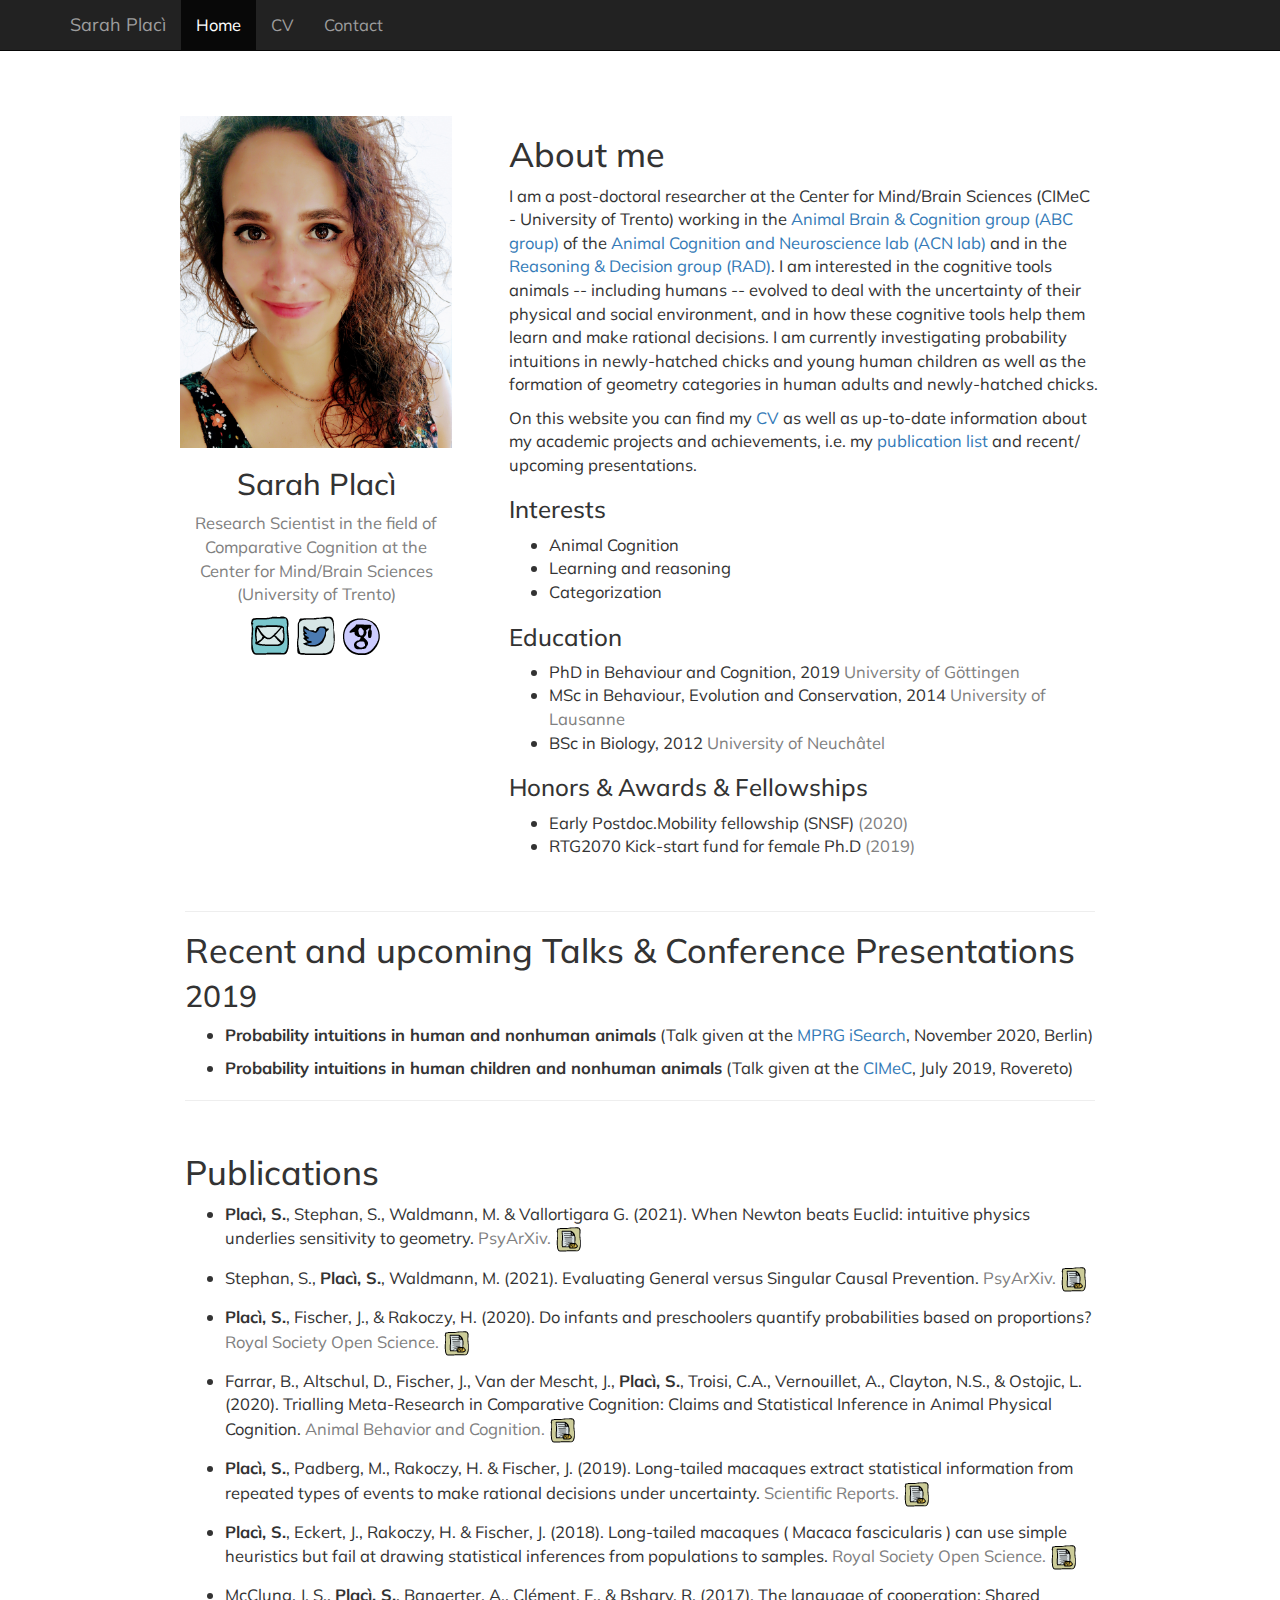
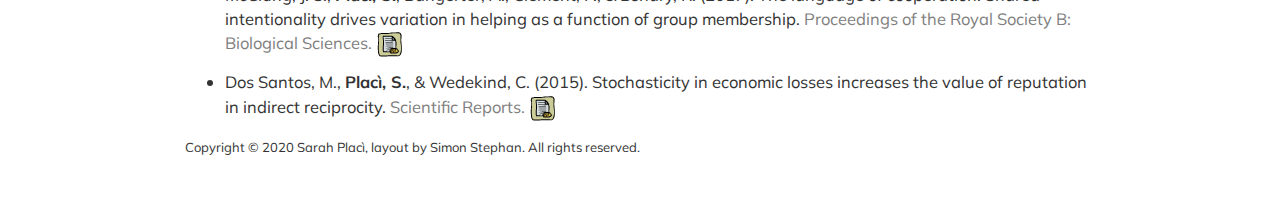
==== commit 31413aa7: "preprint change name" ====
--- a/index.html
+++ b/index.html
@@ -322,7 +322,7 @@
 <div id="publications" class="section level1">
 <h1>Publications<a name="publications"></a></h1>
 <ul>
-<li><p><strong>Placì, S.</strong>, Stephan, S., Waldmann, M. &amp; Vallortigara G. (2021). The categorization of geometric objects in 3D and 2D contexts depends on invariant referents. <font style="color:grey;">PsyArXiv.</font> <a href="https://psyarxiv.com/78syx/"><img src="images/home/Lit_pdf_icon.PNG"></a></p></li>
+<li><p><strong>Placì, S.</strong>, Stephan, S., Waldmann, M. &amp; Vallortigara G. (2021). When Newton beats Euclid: intuitive physics underlies sensitivity to geometry. <font style="color:grey;">PsyArXiv.</font> <a href="https://psyarxiv.com/78syx/"><img src="images/home/Lit_pdf_icon.PNG"></a></p></li>
 <li><p>Stephan, S., <strong>Placì, S.</strong>, Waldmann, M. (2021). Evaluating General versus Singular Causal Prevention. <font style="color:grey;">PsyArXiv.</font> <a href="https://psyarxiv.com/c29sm/"><img src="images/home/Lit_pdf_icon.PNG"></a></p></li>
 <li><p><strong>Placì, S.</strong>, Fischer, J., &amp; Rakoczy, H. (2020). Do infants and preschoolers quantify probabilities based on proportions? <font style="color:grey;">Royal Society Open Science.</font> <a href="https://royalsocietypublishing.org/doi/pdf/10.1098/rsos.191751"><img src="images/home/Lit_pdf_icon.PNG"></a></p></li>
 <li><p>Farrar, B., Altschul, D., Fischer, J., Van der Mescht, J., <strong>Placì, S.</strong>, Troisi, C.A., Vernouillet, A., Clayton, N.S., &amp; Ostojic, L. (2020). Trialling Meta-Research in Comparative Cognition: Claims and Statistical Inference in Animal Physical Cognition. <font style="color:grey;">Animal Behavior and Cognition.</font> <a href="https://www.ncbi.nlm.nih.gov/pmc/articles/PMC7115978/pdf/EMS90678.pdf"><img src="images/home/Lit_pdf_icon.PNG"></a></p></li>
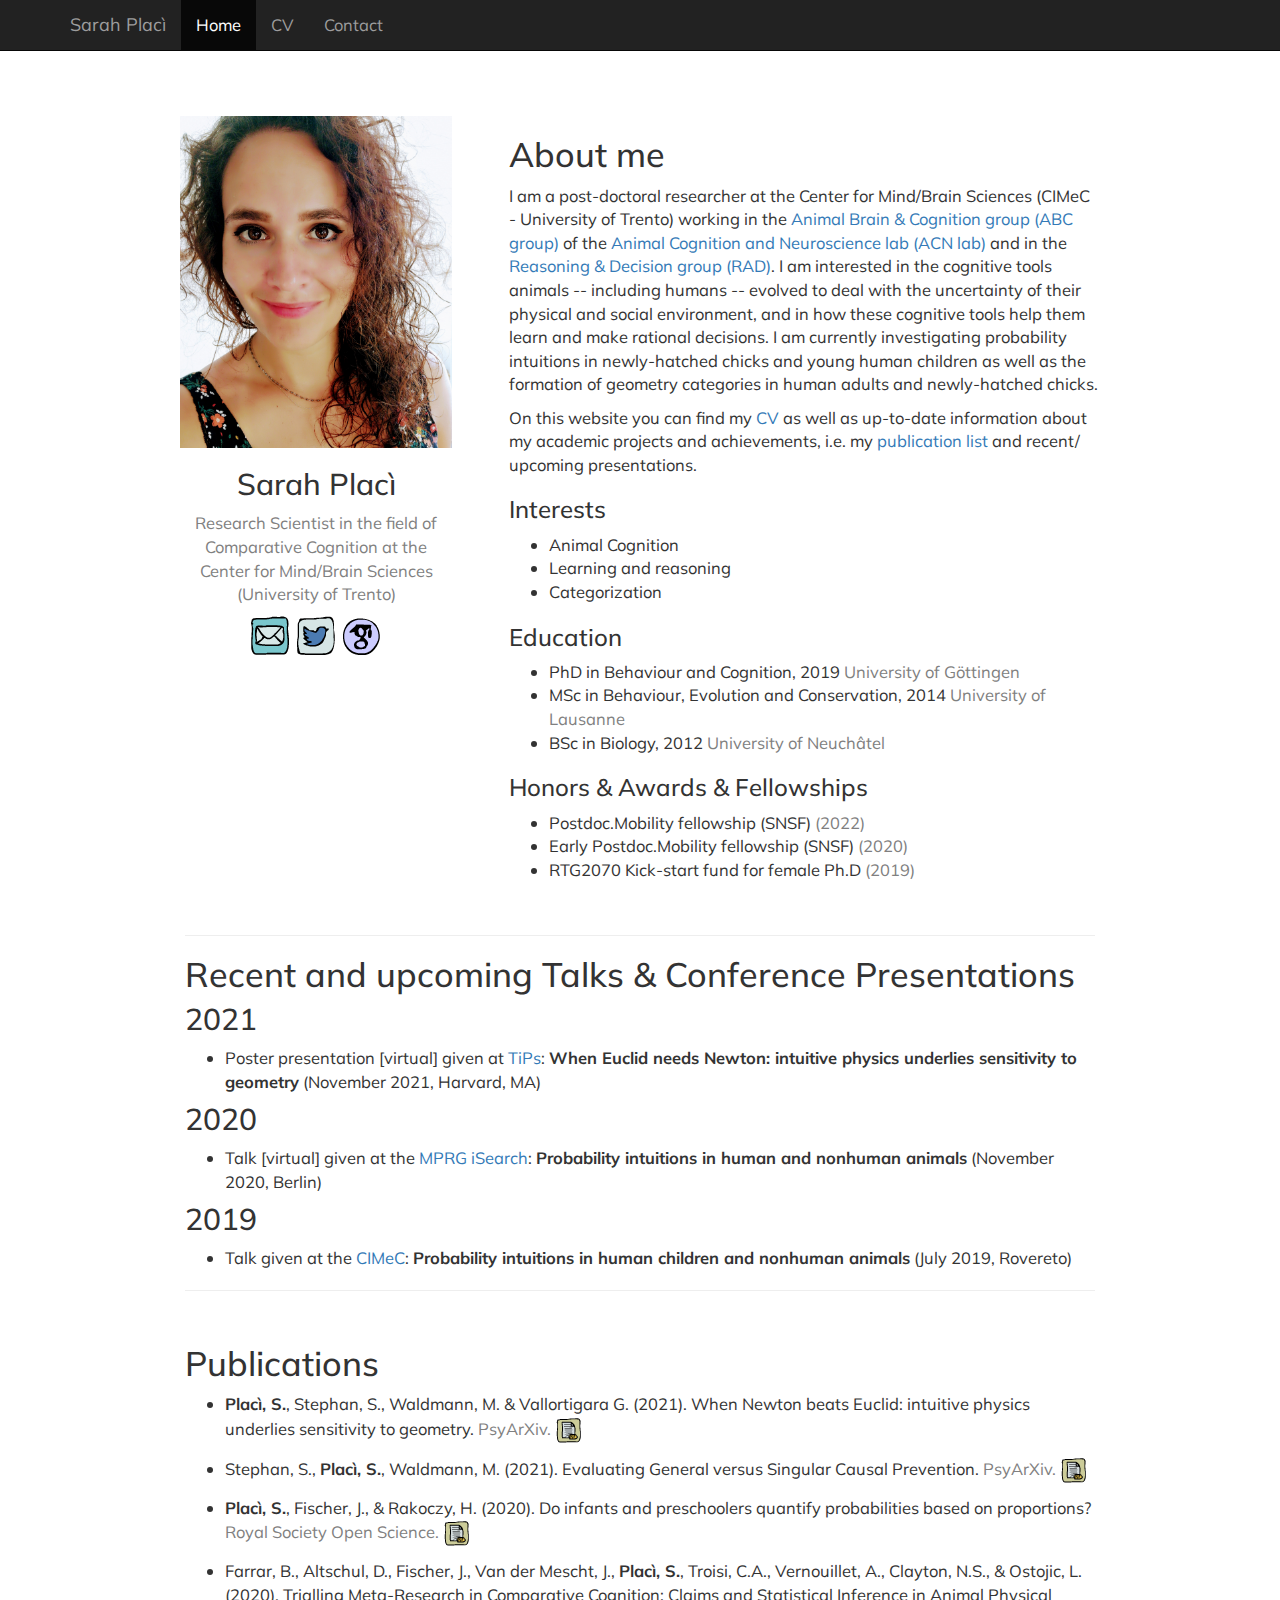
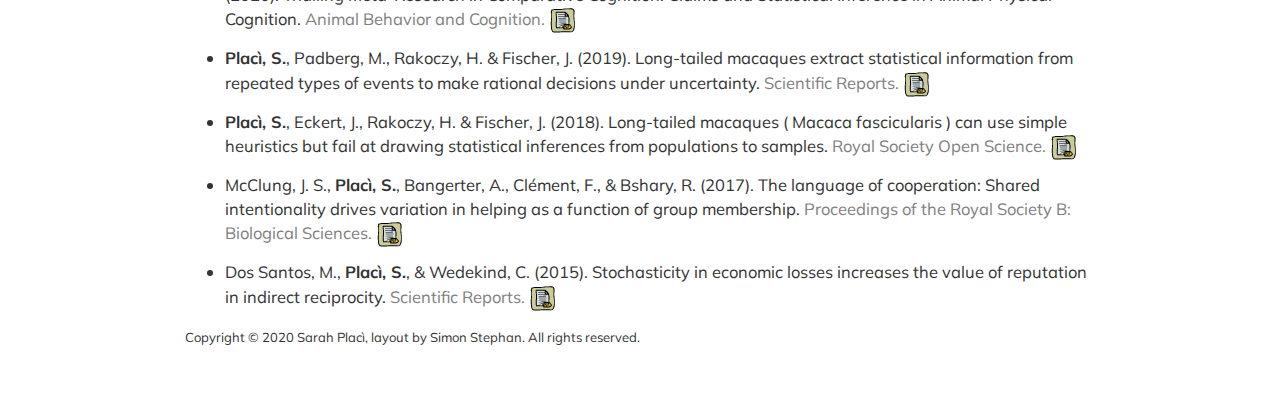
==== commit 6586c857: "updates" ====
--- a/index.html
+++ b/index.html
@@ -300,6 +300,7 @@
 </ul>
 <h3 id="honors-awards-fellowships">Honors &amp; Awards &amp; Fellowships</h3>
 <ul>
+<li>Postdoc.Mobility fellowship (SNSF) <font style="color:grey;">(2022)</font></li>
 <li>Early Postdoc.Mobility fellowship (SNSF) <font style="color:grey;">(2020)</font></li>
 <li>RTG2070 Kick-start fund for female Ph.D <font style="color:grey;">(2019)</font></li>
 </ul>
@@ -310,10 +311,21 @@
 <div id="recent-and-upcoming-talks-conference-presentations" class="section level1">
 <h1>Recent and upcoming Talks &amp; Conference Presentations</h1>
 <div id="section" class="section level2">
+<h2>2021</h2>
+<ul>
+<li>Poster presentation [virtual] given at <a href="https://harvardwiptips.wordpress.com/">TiPs</a>: <strong>When Euclid needs Newton: intuitive physics underlies sensitivity to geometry</strong> (November 2021, Harvard, MA)</li>
+</ul>
+</div>
+<div id="section-1" class="section level2">
+<h2>2020</h2>
+<ul>
+<li>Talk [virtual] given at the <a href="https://www.mpib-berlin.mpg.de/research/research-groups/mprg-isearch">MPRG iSearch</a>: <strong>Probability intuitions in human and nonhuman animals</strong> (November 2020, Berlin)</li>
+</ul>
+</div>
+<div id="section-2" class="section level2">
 <h2>2019</h2>
 <ul>
-<li><p><strong>Probability intuitions in human and nonhuman animals</strong> (Talk given at the <a href="https://www.mpib-berlin.mpg.de/research/research-groups/mprg-isearch">MPRG iSearch</a>, November 2020, Berlin)</p></li>
-<li><p><strong>Probability intuitions in human children and nonhuman animals</strong> (Talk given at the <a href="https://www.cimec.unitn.it/">CIMeC</a>, July 2019, Rovereto)</p></li>
+<li>Talk given at the <a href="https://www.cimec.unitn.it/">CIMeC</a>: <strong>Probability intuitions in human children and nonhuman animals</strong> (July 2019, Rovereto)</li>
 </ul>
 <hr />
 <p><br></p>
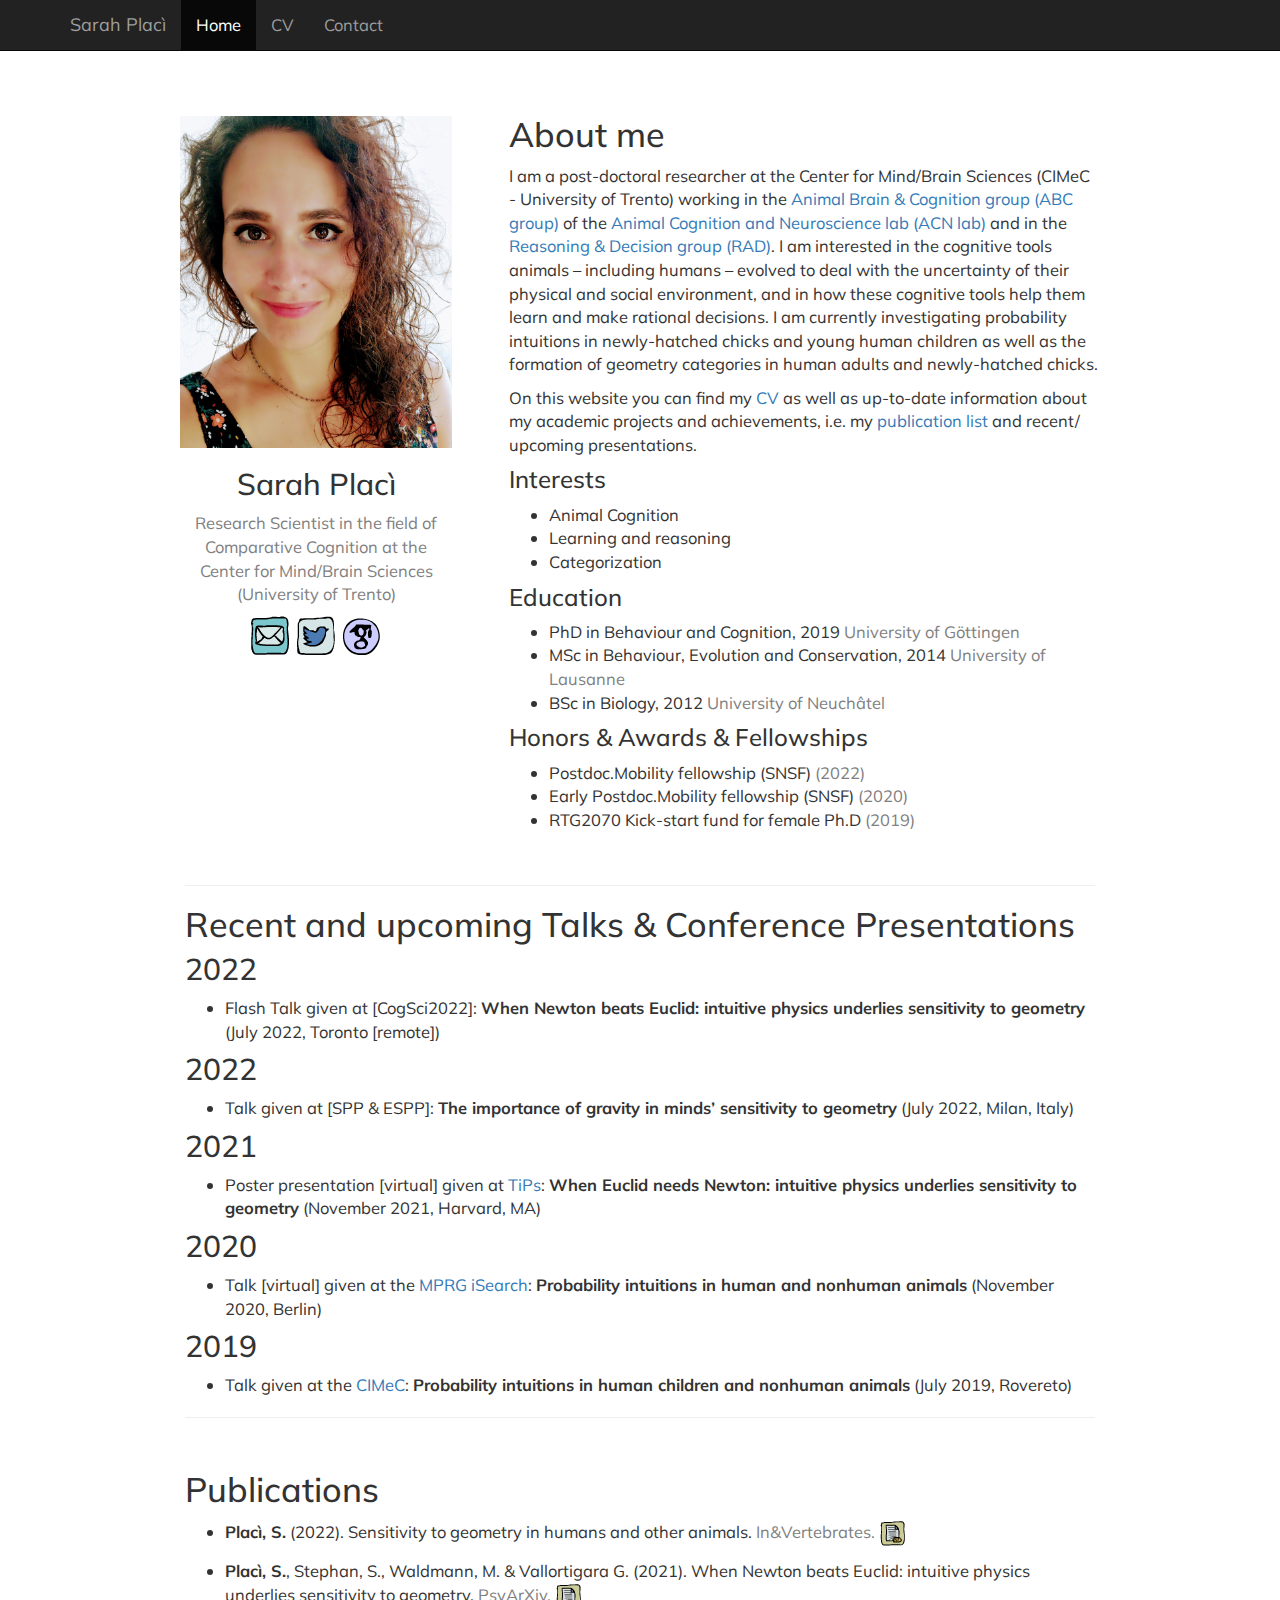
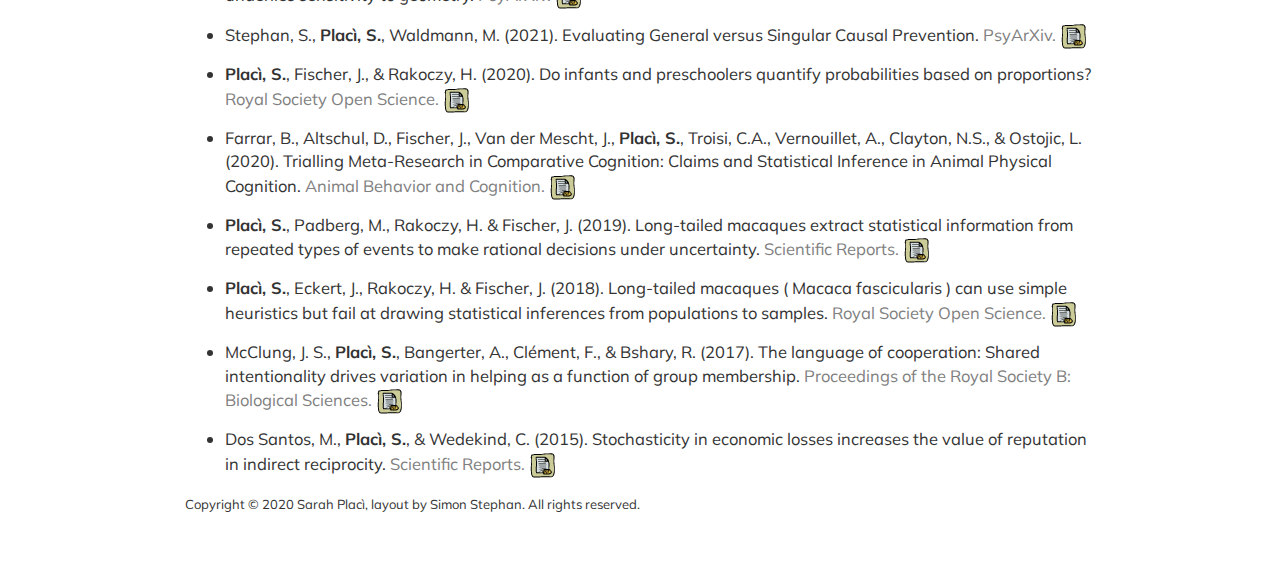
==== commit 7fe1b1c5: "update" ====
--- a/index.html
+++ b/index.html
@@ -13,7 +13,8 @@
 
 <title>Sarah Placì</title>
 
-<script src="site_libs/jquery-1.11.3/jquery.min.js"></script>
+<script src="site_libs/header-attrs-2.14/header-attrs.js"></script>
+<script src="site_libs/jquery-3.6.0/jquery-3.6.0.min.js"></script>
 <meta name="viewport" content="width=device-width, initial-scale=1" />
 <link href="site_libs/bootstrap-3.3.5/css/bootstrap.min.css" rel="stylesheet" />
 <script src="site_libs/bootstrap-3.3.5/js/bootstrap.min.js"></script>
@@ -57,6 +58,7 @@
 
 
 
+
 <link rel="stylesheet" href="styles.css" type="text/css" />
 
 
@@ -81,6 +83,9 @@
 }
 summary {
   display: list-item;
+}
+details > summary > p:only-child {
+  display: inline;
 }
 pre code {
   padding: 0;
@@ -233,7 +238,7 @@
 <div class="navbar navbar-inverse  navbar-fixed-top" role="navigation">
   <div class="container">
     <div class="navbar-header">
-      <button type="button" class="navbar-toggle collapsed" data-toggle="collapse" data-target="#navbar">
+      <button type="button" class="navbar-toggle collapsed" data-toggle="collapse" data-bs-toggle="collapse" data-target="#navbar" data-bs-target="#navbar">
         <span class="icon-bar"></span>
         <span class="icon-bar"></span>
         <span class="icon-bar"></span>
@@ -277,55 +282,114 @@
 Sarah Placì
 </h2>
 <p style="color:grey;">
-Research Scientist in the field of Comparative Cognition at the Center for Mind/Brain Sciences (University of Trento)
+Research Scientist in the field of Comparative Cognition at the Center
+for Mind/Brain Sciences (University of Trento)
 </p>
-<a href="mailto:sarah.placi@unitn.it"><img src="images/home/mail_icon.PNG"></a> <!--[<img src="images/home/github_icon.PNG">](https://github.com/SimonStephan31)--> <a href="https://twitter.com/PlaciSarah"><img src="images/home/twitter_icon.PNG"></a> <a href="https://scholar.google.com/citations?view_op=list_works&amp;hl=en&amp;user=7uPERrwAAAAJ&amp;gmla=AJsN-F4eU6JMQc9QcNVsUslklGfq0I2sHyV7I9L6KH1jJ6aJ1chwCfuxRQ4GmepxQVZGpEh0M7nXYOmfqzBIfWjm_iCmcyAkJ39wH8dZxSW5gGNB48l9tWA"><img src="images/home/scholar_icon.PNG"></a>
+<a
+href="mailto:sarah.placi@unitn.it"><img src="images/home/mail_icon.PNG"></a>
+<!--[<img src="images/home/github_icon.PNG">](https://github.com/SimonStephan31)-->
+<a
+href="https://twitter.com/PlaciSarah"><img src="images/home/twitter_icon.PNG"></a>
+<a
+href="https://scholar.google.com/citations?view_op=list_works&amp;hl=en&amp;user=7uPERrwAAAAJ&amp;gmla=AJsN-F4eU6JMQc9QcNVsUslklGfq0I2sHyV7I9L6KH1jJ6aJ1chwCfuxRQ4GmepxQVZGpEh0M7nXYOmfqzBIfWjm_iCmcyAkJ39wH8dZxSW5gGNB48l9tWA"><img src="images/home/scholar_icon.PNG"></a>
 </center>
 </div>
-<div class="column-right">
-<h1 id="about-me">About me</h1>
-<p>I am a post-doctoral researcher at the Center for Mind/Brain Sciences (CIMeC - University of Trento) working in the <a href="https://r.unitn.it/en/cimec/abc/abc-team-members">Animal Brain &amp; Cognition group (ABC group)</a> of the <a href="https://www.cimec.unitn.it/en/44/animal-cognition-and-neuroscience-laboratory-acn-lab">Animal Cognition and Neuroscience lab (ACN lab)</a> and in the <a href="https://www.cimec.unitn.it/en/529/reasoning-and-decision-group-rad">Reasoning &amp; Decision group (RAD)</a>. I am interested in the cognitive tools animals -- including humans -- evolved to deal with the uncertainty of their physical and social environment, and in how these cognitive tools help them learn and make rational decisions. I am currently investigating probability intuitions in newly-hatched chicks and young human children as well as the formation of geometry categories in human adults and newly-hatched chicks.</p>
-<p>On this website you can find my <a href="cv/PLACI_CV.pdf">CV</a> as well as up-to-date information about my academic projects and achievements, i.e. my <a href="#publications">publication list</a> and recent/ upcoming presentations.</p>
-<h3 id="interests">Interests</h3>
+<div id="about-me" class="section level1 column-right">
+<h1>About me</h1>
+<p>I am a post-doctoral researcher at the Center for Mind/Brain Sciences
+(CIMeC - University of Trento) working in the <a
+href="https://r.unitn.it/en/cimec/abc/abc-team-members">Animal Brain
+&amp; Cognition group (ABC group)</a> of the <a
+href="https://www.cimec.unitn.it/en/44/animal-cognition-and-neuroscience-laboratory-acn-lab">Animal
+Cognition and Neuroscience lab (ACN lab)</a> and in the <a
+href="https://www.cimec.unitn.it/en/529/reasoning-and-decision-group-rad">Reasoning
+&amp; Decision group (RAD)</a>. I am interested in the cognitive tools
+animals – including humans – evolved to deal with the uncertainty of
+their physical and social environment, and in how these cognitive tools
+help them learn and make rational decisions. I am currently
+investigating probability intuitions in newly-hatched chicks and young
+human children as well as the formation of geometry categories in human
+adults and newly-hatched chicks.</p>
+<p>On this website you can find my <a href="cv/PLACI_CV.pdf">CV</a> as
+well as up-to-date information about my academic projects and
+achievements, i.e. my <a href="#publications">publication list</a> and
+recent/ upcoming presentations.</p>
+<div id="interests" class="section level3">
+<h3>Interests</h3>
 <ul>
 <li>Animal Cognition</li>
 <li>Learning and reasoning</li>
 <li>Categorization</li>
 </ul>
-<h3 id="education">Education</h3>
-<ul>
-<li>PhD in Behaviour and Cognition, 2019 <font style="color:grey;">University of Göttingen</font></li>
-<li>MSc in Behaviour, Evolution and Conservation, 2014 <font style="color:grey;">University of Lausanne</font></li>
-<li>BSc in Biology, 2012 <font style="color:grey;">University of Neuchâtel</font></li>
-</ul>
-<h3 id="honors-awards-fellowships">Honors &amp; Awards &amp; Fellowships</h3>
-<ul>
-<li>Postdoc.Mobility fellowship (SNSF) <font style="color:grey;">(2022)</font></li>
-<li>Early Postdoc.Mobility fellowship (SNSF) <font style="color:grey;">(2020)</font></li>
-<li>RTG2070 Kick-start fund for female Ph.D <font style="color:grey;">(2019)</font></li>
-</ul>
+</div>
+<div id="education" class="section level3">
+<h3>Education</h3>
+<ul>
+<li>PhD in Behaviour and Cognition, 2019
+<font style="color:grey;">University of Göttingen</font></li>
+<li>MSc in Behaviour, Evolution and Conservation, 2014
+<font style="color:grey;">University of Lausanne</font></li>
+<li>BSc in Biology, 2012 <font style="color:grey;">University of
+Neuchâtel</font></li>
+</ul>
+</div>
+<div id="honors-awards-fellowships" class="section level3">
+<h3>Honors &amp; Awards &amp; Fellowships</h3>
+<ul>
+<li>Postdoc.Mobility fellowship (SNSF)
+<font style="color:grey;">(2022)</font></li>
+<li>Early Postdoc.Mobility fellowship (SNSF)
+<font style="color:grey;">(2020)</font></li>
+<li>RTG2070 Kick-start fund for female Ph.D
+<font style="color:grey;">(2019)</font></li>
+</ul>
+</div>
 </div>
 </div>
 <p><br></p>
 <hr />
-<div id="recent-and-upcoming-talks-conference-presentations" class="section level1">
+<div id="recent-and-upcoming-talks-conference-presentations"
+class="section level1">
 <h1>Recent and upcoming Talks &amp; Conference Presentations</h1>
 <div id="section" class="section level2">
+<h2>2022</h2>
+<ul>
+<li>Flash Talk given at [CogSci2022]: <strong>When Newton beats Euclid:
+intuitive physics underlies sensitivity to geometry</strong> (July 2022,
+Toronto [remote])</li>
+</ul>
+</div>
+<div id="section-1" class="section level2">
+<h2>2022</h2>
+<ul>
+<li>Talk given at [SPP &amp; ESPP]: <strong>The importance of gravity in
+minds’ sensitivity to geometry</strong> (July 2022, Milan, Italy)</li>
+</ul>
+</div>
+<div id="section-2" class="section level2">
 <h2>2021</h2>
 <ul>
-<li>Poster presentation [virtual] given at <a href="https://harvardwiptips.wordpress.com/">TiPs</a>: <strong>When Euclid needs Newton: intuitive physics underlies sensitivity to geometry</strong> (November 2021, Harvard, MA)</li>
-</ul>
-</div>
-<div id="section-1" class="section level2">
+<li>Poster presentation [virtual] given at <a
+href="https://harvardwiptips.wordpress.com/">TiPs</a>: <strong>When
+Euclid needs Newton: intuitive physics underlies sensitivity to
+geometry</strong> (November 2021, Harvard, MA)</li>
+</ul>
+</div>
+<div id="section-3" class="section level2">
 <h2>2020</h2>
 <ul>
-<li>Talk [virtual] given at the <a href="https://www.mpib-berlin.mpg.de/research/research-groups/mprg-isearch">MPRG iSearch</a>: <strong>Probability intuitions in human and nonhuman animals</strong> (November 2020, Berlin)</li>
-</ul>
-</div>
-<div id="section-2" class="section level2">
+<li>Talk [virtual] given at the <a
+href="https://www.mpib-berlin.mpg.de/research/research-groups/mprg-isearch">MPRG
+iSearch</a>: <strong>Probability intuitions in human and nonhuman
+animals</strong> (November 2020, Berlin)</li>
+</ul>
+</div>
+<div id="section-4" class="section level2">
 <h2>2019</h2>
 <ul>
-<li>Talk given at the <a href="https://www.cimec.unitn.it/">CIMeC</a>: <strong>Probability intuitions in human children and nonhuman animals</strong> (July 2019, Rovereto)</li>
+<li>Talk given at the <a href="https://www.cimec.unitn.it/">CIMeC</a>:
+<strong>Probability intuitions in human children and nonhuman
+animals</strong> (July 2019, Rovereto)</li>
 </ul>
 <hr />
 <p><br></p>
@@ -334,14 +398,53 @@
 <div id="publications" class="section level1">
 <h1>Publications<a name="publications"></a></h1>
 <ul>
-<li><p><strong>Placì, S.</strong>, Stephan, S., Waldmann, M. &amp; Vallortigara G. (2021). When Newton beats Euclid: intuitive physics underlies sensitivity to geometry. <font style="color:grey;">PsyArXiv.</font> <a href="https://psyarxiv.com/78syx/"><img src="images/home/Lit_pdf_icon.PNG"></a></p></li>
-<li><p>Stephan, S., <strong>Placì, S.</strong>, Waldmann, M. (2021). Evaluating General versus Singular Causal Prevention. <font style="color:grey;">PsyArXiv.</font> <a href="https://psyarxiv.com/c29sm/"><img src="images/home/Lit_pdf_icon.PNG"></a></p></li>
-<li><p><strong>Placì, S.</strong>, Fischer, J., &amp; Rakoczy, H. (2020). Do infants and preschoolers quantify probabilities based on proportions? <font style="color:grey;">Royal Society Open Science.</font> <a href="https://royalsocietypublishing.org/doi/pdf/10.1098/rsos.191751"><img src="images/home/Lit_pdf_icon.PNG"></a></p></li>
-<li><p>Farrar, B., Altschul, D., Fischer, J., Van der Mescht, J., <strong>Placì, S.</strong>, Troisi, C.A., Vernouillet, A., Clayton, N.S., &amp; Ostojic, L. (2020). Trialling Meta-Research in Comparative Cognition: Claims and Statistical Inference in Animal Physical Cognition. <font style="color:grey;">Animal Behavior and Cognition.</font> <a href="https://www.ncbi.nlm.nih.gov/pmc/articles/PMC7115978/pdf/EMS90678.pdf"><img src="images/home/Lit_pdf_icon.PNG"></a></p></li>
-<li><p><strong>Placì, S.</strong>, Padberg, M., Rakoczy, H. &amp; Fischer, J. (2019). Long-tailed macaques extract statistical information from repeated types of events to make rational decisions under uncertainty. <font style="color:grey;">Scientific Reports.</font> <a href="https://www.researchgate.net/publication/335271929_Long-tailed_macaques_extract_statistical_information_from_repeated_types_of_events_to_make_rational_decisions_under_uncertainty"><img src="images/home/Lit_pdf_icon.PNG"></a></p></li>
-<li><p><strong>Placì, S.</strong>, Eckert, J., Rakoczy, H. &amp; Fischer, J. (2018). Long-tailed macaques ( Macaca fascicularis ) can use simple heuristics but fail at drawing statistical inferences from populations to samples. <font style="color:grey;">Royal Society Open Science.</font> <a href="https://www.researchgate.net/publication/327596043_Long-tailed_macaques_Macaca_fascicularis_can_use_simple_heuristics_but_fail_at_drawing_statistical_inferences_from_populations_to_samples"><img src="images/home/Lit_pdf_icon.PNG"></a></p></li>
-<li><p>McClung, J. S., <strong>Placì, S.</strong>, Bangerter, A., Clément, F., &amp; Bshary, R. (2017). The language of cooperation: Shared intentionality drives variation in helping as a function of group membership. <font style="color:grey;">Proceedings of the Royal Society B: Biological Sciences.</font> <a href="https://www.researchgate.net/publication/319942345_The_language_of_cooperation_Shared_intentionality_drives_variation_in_helping_as_a_function_of_group_membership"><img src="images/home/Lit_pdf_icon.PNG"></a></p></li>
-<li><p>Dos Santos, M., <strong>Placì, S.</strong>, &amp; Wedekind, C. (2015). Stochasticity in economic losses increases the value of reputation in indirect reciprocity. <font style="color:grey;">Scientific Reports.</font> <a href="https://www.researchgate.net/publication/286897806_Stochasticity_in_economic_losses_increases_the_value_of_reputation_in_indirect_reciprocity"><img src="images/home/Lit_pdf_icon.PNG"></a></p></li>
+<li><p><strong>Placì, S.</strong> (2022). Sensitivity to geometry in
+humans and other animals.
+<font style="color:grey;">In&amp;Vertebrates.</font> <a
+href="https://inandsight.science/journal/papers/6246df15c471ed0d64354815#reviews"><img src="images/home/Lit_pdf_icon.PNG"></a></p></li>
+<li><p><strong>Placì, S.</strong>, Stephan, S., Waldmann, M. &amp;
+Vallortigara G. (2021). When Newton beats Euclid: intuitive physics
+underlies sensitivity to geometry.
+<font style="color:grey;">PsyArXiv.</font> <a
+href="https://psyarxiv.com/78syx/"><img src="images/home/Lit_pdf_icon.PNG"></a></p></li>
+<li><p>Stephan, S., <strong>Placì, S.</strong>, Waldmann, M. (2021).
+Evaluating General versus Singular Causal Prevention.
+<font style="color:grey;">PsyArXiv.</font> <a
+href="https://psyarxiv.com/c29sm/"><img src="images/home/Lit_pdf_icon.PNG"></a></p></li>
+<li><p><strong>Placì, S.</strong>, Fischer, J., &amp; Rakoczy, H.
+(2020). Do infants and preschoolers quantify probabilities based on
+proportions? <font style="color:grey;">Royal Society Open
+Science.</font> <a
+href="https://royalsocietypublishing.org/doi/pdf/10.1098/rsos.191751"><img src="images/home/Lit_pdf_icon.PNG"></a></p></li>
+<li><p>Farrar, B., Altschul, D., Fischer, J., Van der Mescht, J.,
+<strong>Placì, S.</strong>, Troisi, C.A., Vernouillet, A., Clayton,
+N.S., &amp; Ostojic, L. (2020). Trialling Meta-Research in Comparative
+Cognition: Claims and Statistical Inference in Animal Physical
+Cognition. <font style="color:grey;">Animal Behavior and
+Cognition.</font> <a
+href="https://www.ncbi.nlm.nih.gov/pmc/articles/PMC7115978/pdf/EMS90678.pdf"><img src="images/home/Lit_pdf_icon.PNG"></a></p></li>
+<li><p><strong>Placì, S.</strong>, Padberg, M., Rakoczy, H. &amp;
+Fischer, J. (2019). Long-tailed macaques extract statistical information
+from repeated types of events to make rational decisions under
+uncertainty. <font style="color:grey;">Scientific Reports.</font> <a
+href="https://www.researchgate.net/publication/335271929_Long-tailed_macaques_extract_statistical_information_from_repeated_types_of_events_to_make_rational_decisions_under_uncertainty"><img src="images/home/Lit_pdf_icon.PNG"></a></p></li>
+<li><p><strong>Placì, S.</strong>, Eckert, J., Rakoczy, H. &amp;
+Fischer, J. (2018). Long-tailed macaques ( Macaca fascicularis ) can use
+simple heuristics but fail at drawing statistical inferences from
+populations to samples. <font style="color:grey;">Royal Society Open
+Science.</font> <a
+href="https://www.researchgate.net/publication/327596043_Long-tailed_macaques_Macaca_fascicularis_can_use_simple_heuristics_but_fail_at_drawing_statistical_inferences_from_populations_to_samples"><img src="images/home/Lit_pdf_icon.PNG"></a></p></li>
+<li><p>McClung, J. S., <strong>Placì, S.</strong>, Bangerter, A.,
+Clément, F., &amp; Bshary, R. (2017). The language of cooperation:
+Shared intentionality drives variation in helping as a function of group
+membership. <font style="color:grey;">Proceedings of the Royal Society
+B: Biological Sciences.</font> <a
+href="https://www.researchgate.net/publication/319942345_The_language_of_cooperation_Shared_intentionality_drives_variation_in_helping_as_a_function_of_group_membership"><img src="images/home/Lit_pdf_icon.PNG"></a></p></li>
+<li><p>Dos Santos, M., <strong>Placì, S.</strong>, &amp; Wedekind, C.
+(2015). Stochasticity in economic losses increases the value of
+reputation in indirect reciprocity. <font style="color:grey;">Scientific
+Reports.</font> <a
+href="https://www.researchgate.net/publication/286897806_Stochasticity_in_economic_losses_increases_the_value_of_reputation_in_indirect_reciprocity"><img src="images/home/Lit_pdf_icon.PNG"></a></p></li>
 </ul>
 </div>
 
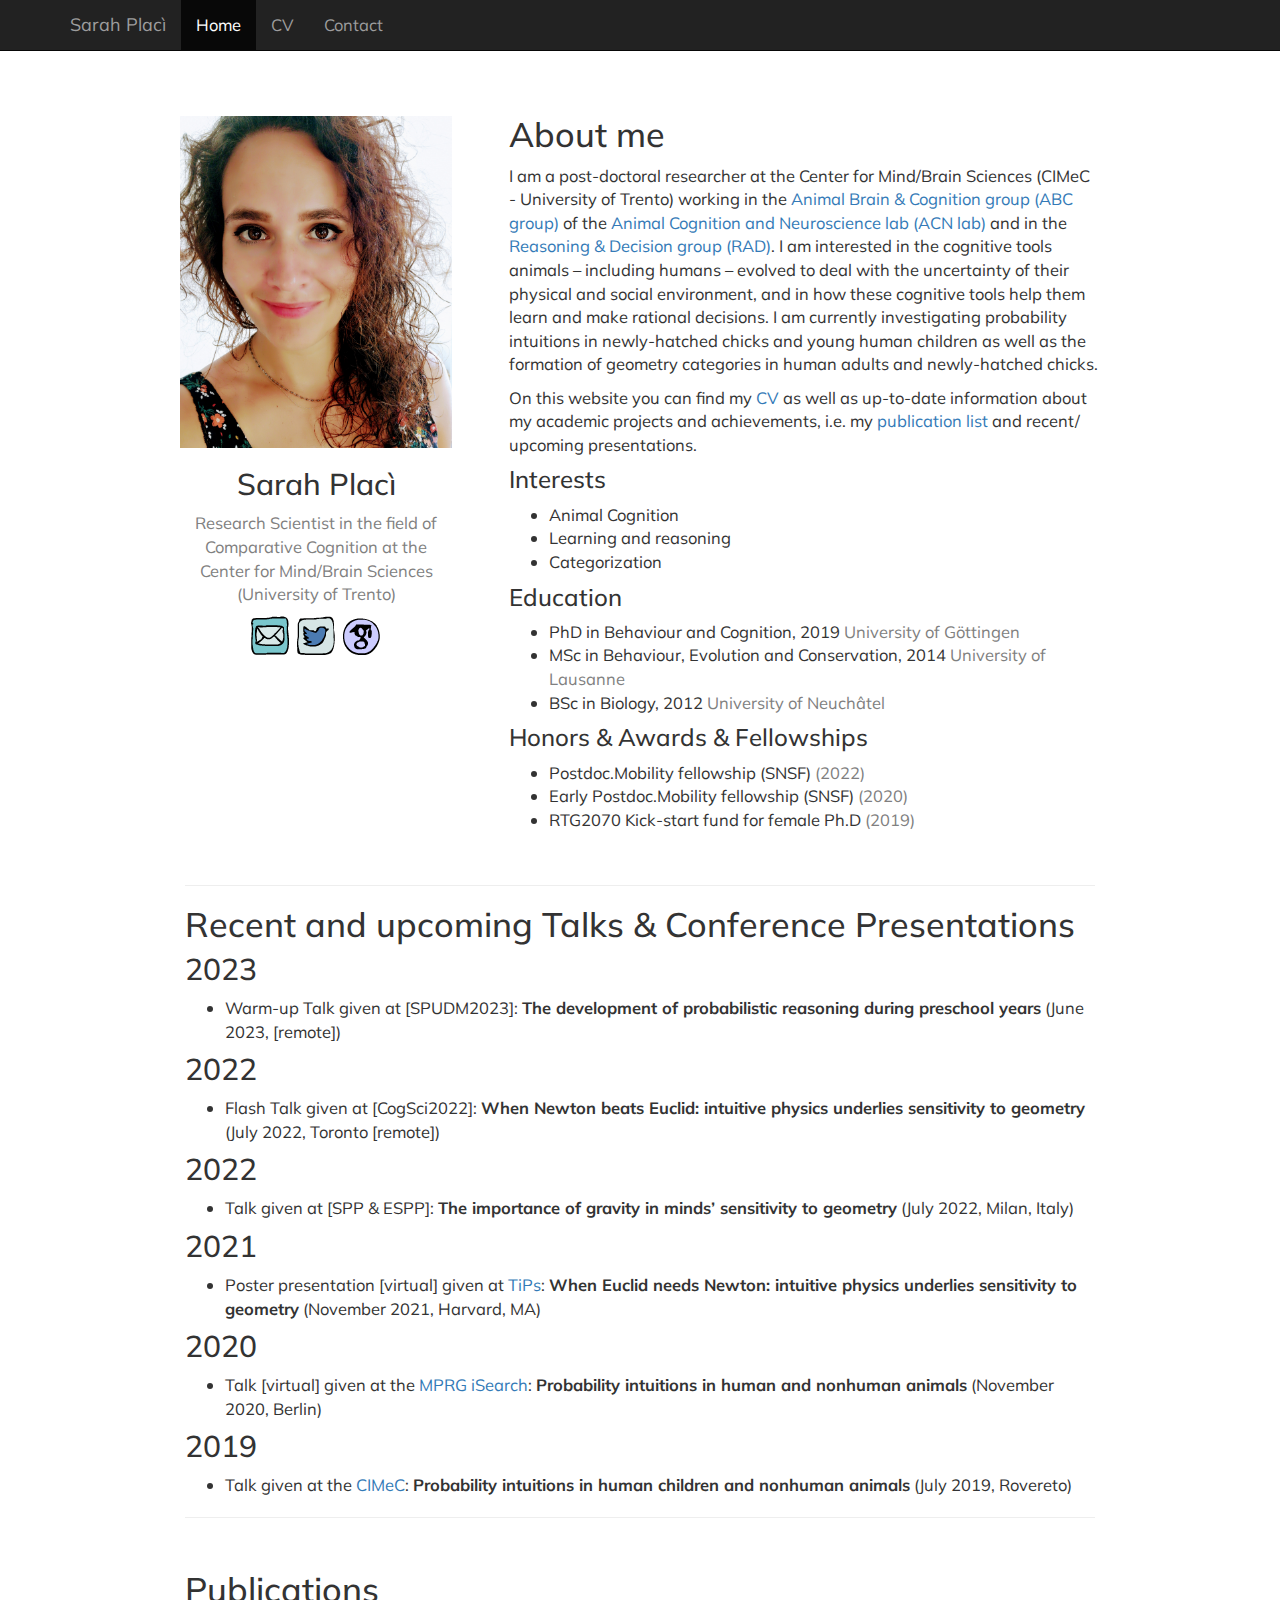
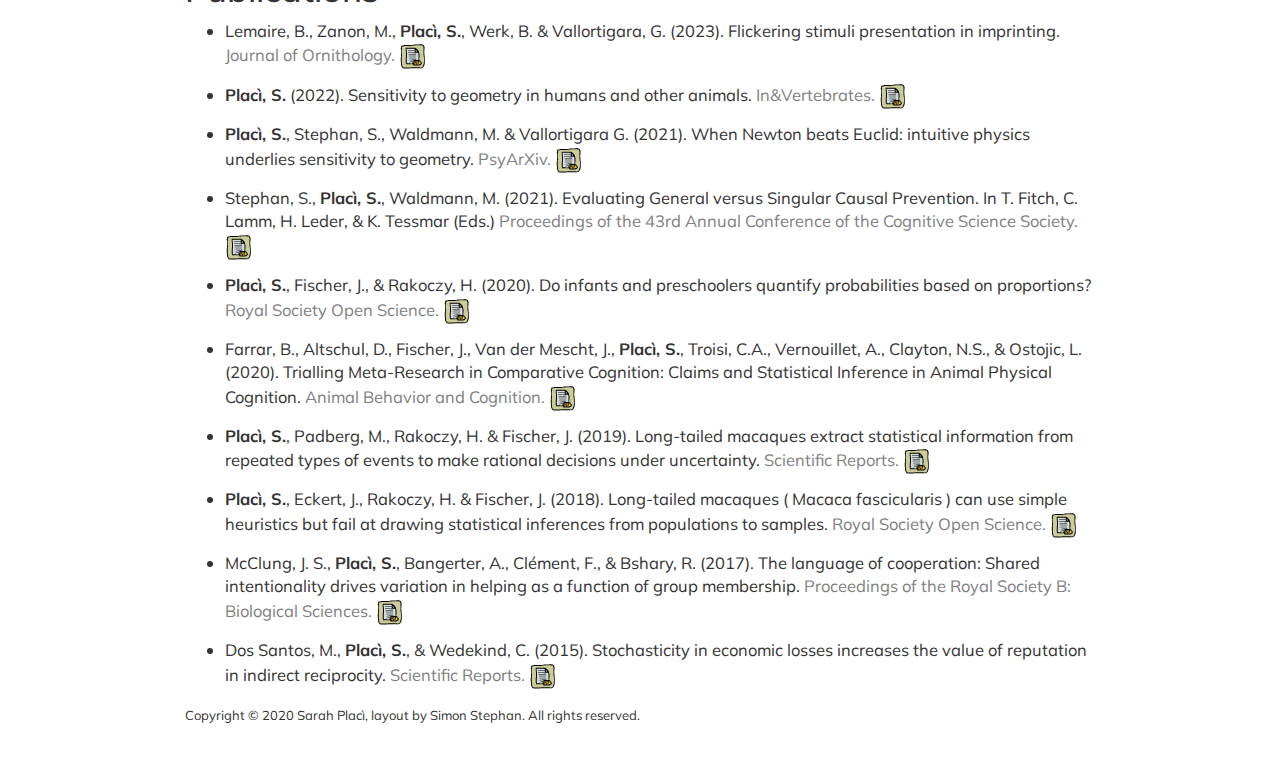
==== commit a9d60f06: "Add files via upload" ====
--- a/index.html
+++ b/index.html
@@ -352,6 +352,14 @@
 class="section level1">
 <h1>Recent and upcoming Talks &amp; Conference Presentations</h1>
 <div id="section" class="section level2">
+<h2>2023</h2>
+<ul>
+<li>Warm-up Talk given at [SPUDM2023]: <strong>The development of
+probabilistic reasoning during preschool years</strong> (June 2023,
+[remote])</li>
+</ul>
+</div>
+<div id="section-1" class="section level2">
 <h2>2022</h2>
 <ul>
 <li>Flash Talk given at [CogSci2022]: <strong>When Newton beats Euclid:
@@ -359,14 +367,14 @@
 Toronto [remote])</li>
 </ul>
 </div>
-<div id="section-1" class="section level2">
+<div id="section-2" class="section level2">
 <h2>2022</h2>
 <ul>
 <li>Talk given at [SPP &amp; ESPP]: <strong>The importance of gravity in
 minds’ sensitivity to geometry</strong> (July 2022, Milan, Italy)</li>
 </ul>
 </div>
-<div id="section-2" class="section level2">
+<div id="section-3" class="section level2">
 <h2>2021</h2>
 <ul>
 <li>Poster presentation [virtual] given at <a
@@ -375,7 +383,7 @@
 geometry</strong> (November 2021, Harvard, MA)</li>
 </ul>
 </div>
-<div id="section-3" class="section level2">
+<div id="section-4" class="section level2">
 <h2>2020</h2>
 <ul>
 <li>Talk [virtual] given at the <a
@@ -384,7 +392,7 @@
 animals</strong> (November 2020, Berlin)</li>
 </ul>
 </div>
-<div id="section-4" class="section level2">
+<div id="section-5" class="section level2">
 <h2>2019</h2>
 <ul>
 <li>Talk given at the <a href="https://www.cimec.unitn.it/">CIMeC</a>:
@@ -398,6 +406,10 @@
 <div id="publications" class="section level1">
 <h1>Publications<a name="publications"></a></h1>
 <ul>
+<li><p>Lemaire, B., Zanon, M., <strong>Placì, S.</strong>, Werk, B.
+&amp; Vallortigara, G. (2023). Flickering stimuli presentation in
+imprinting. <font style="color:grey;">Journal of Ornithology.</font> <a
+href="https://link.springer.com/article/10.1007/s10336-023-02110-7"><img src="images/home/Lit_pdf_icon.PNG"></a></p></li>
 <li><p><strong>Placì, S.</strong> (2022). Sensitivity to geometry in
 humans and other animals.
 <font style="color:grey;">In&amp;Vertebrates.</font> <a
@@ -408,8 +420,10 @@
 <font style="color:grey;">PsyArXiv.</font> <a
 href="https://psyarxiv.com/78syx/"><img src="images/home/Lit_pdf_icon.PNG"></a></p></li>
 <li><p>Stephan, S., <strong>Placì, S.</strong>, Waldmann, M. (2021).
-Evaluating General versus Singular Causal Prevention.
-<font style="color:grey;">PsyArXiv.</font> <a
+Evaluating General versus Singular Causal Prevention. In T. Fitch, C.
+Lamm, H. Leder, &amp; K. Tessmar (Eds.)
+<font style="color:grey;">Proceedings of the 43rd Annual Conference of
+the Cognitive Science Society.</font> <a
 href="https://psyarxiv.com/c29sm/"><img src="images/home/Lit_pdf_icon.PNG"></a></p></li>
 <li><p><strong>Placì, S.</strong>, Fischer, J., &amp; Rakoczy, H.
 (2020). Do infants and preschoolers quantify probabilities based on
